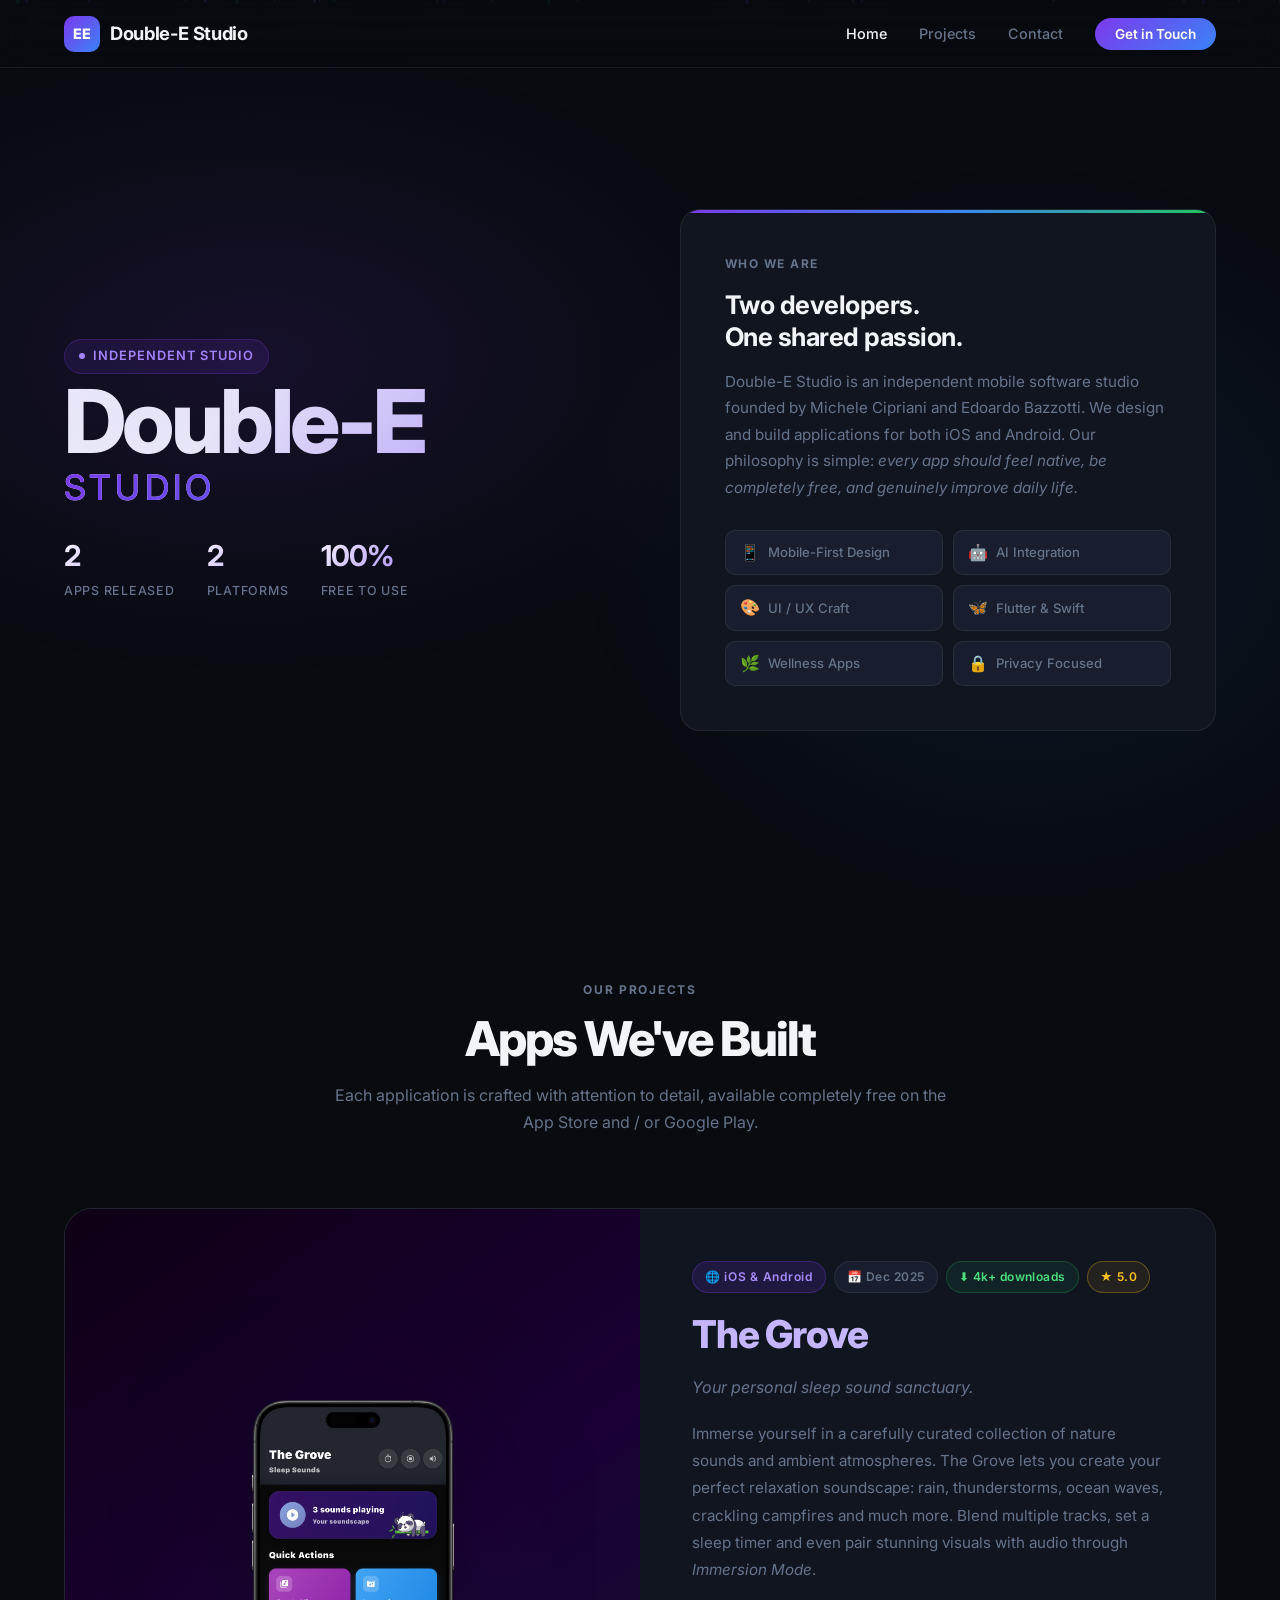
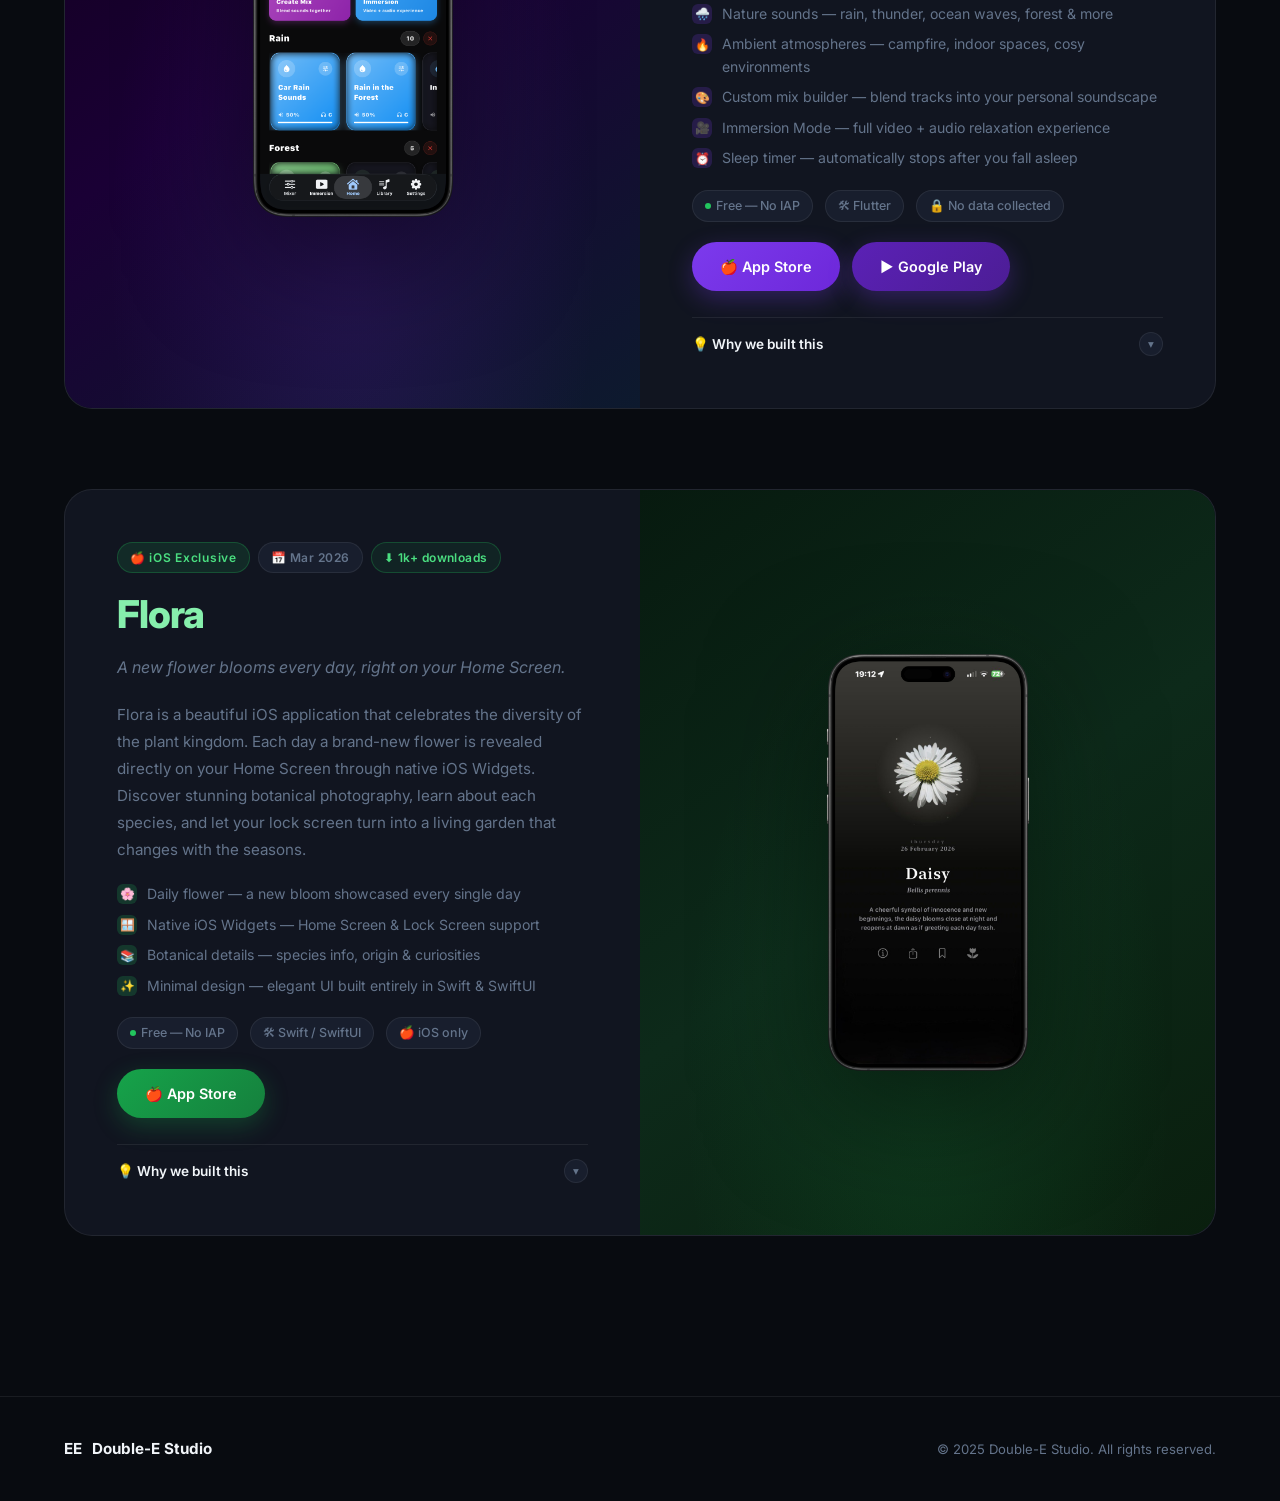
==== index.html @ 76dab740 "update stats" ====
<!DOCTYPE html>
<html lang="en">
<head>
  <meta charset="UTF-8" />
  <meta name="viewport" content="width=device-width, initial-scale=1.0" />
  <title>Double-E Studio — Mobile App Portfolio</title>
  <meta name="description" content="Double-E Studio crafts polished mobile experiences for iOS & Android. Explore our portfolio of apps." />
  <link rel="preconnect" href="https://fonts.googleapis.com" />
  <link rel="preconnect" href="https://fonts.gstatic.com" crossorigin />
  <link href="https://fonts.googleapis.com/css2?family=Inter:wght@400;500;600;700;800&display=swap" rel="stylesheet" />
  <link rel="stylesheet" href="styles.css" />
</head>
<body>

  <!-- Floating particles -->
  <div class="particles" id="particles" aria-hidden="true"></div>

  <!-- ─── NAVBAR ────────────────────────────── -->
  <nav class="navbar" id="navbar">
    <a href="index.html" class="nav-logo">
      <div class="logo-mark">EE</div>
      Double-E Studio
    </a>

    <ul class="nav-links" id="navLinks">
      <li><a href="index.html" class="active">Home</a></li>
      <li><a href="#apps">Projects</a></li>
      <li><a href="contact.html">Contact</a></li>
      <li><a href="contact.html" class="nav-cta">Get in Touch</a></li>
    </ul>

    <div class="hamburger" id="hamburger" aria-label="Toggle menu">
      <span></span><span></span><span></span>
    </div>
  </nav>

  <!-- ─── HERO / ABOUT ──────────────────────── -->
  <section class="hero" id="hero">
    <div class="hero-grid">

      <!-- Brand / Logo side -->
      <div class="hero-brand fade-in">
        <div class="studio-logo">
          <div class="studio-badge">Independent Studio</div>
          <h1 class="studio-name">
            Double-E
            <span>Studio</span>
          </h1>
        </div>

        <div class="hero-stats">
          <div class="stat-item">
            <div class="stat-value" data-target="2">0</div>
            <div class="stat-label">Apps Released</div>
          </div>
          <div class="stat-item">
            <div class="stat-value" data-target="2">0</div>
            <div class="stat-label">Platforms</div>
          </div>
          <div class="stat-item">
            <div class="stat-value" data-target="100" data-suffix="%">0%</div>
            <div class="stat-label">Free to use</div>
          </div>
        </div>
      </div>

      <!-- About card -->
      <div class="hero-about fade-in" style="transition-delay: 0.15s">
        <div class="about-label">Who We Are</div>
        <h2 class="about-title">Two developers.<br />One shared passion.</h2>
        <p class="about-text">
          Double-E Studio is an independent mobile software studio founded by Michele Cipriani and Edoardo Bazzotti.
          We design and build applications for both iOS and Android.
          Our philosophy is simple: <em>every app should feel native, be completely free, and genuinely improve daily life.</em>
        </p>
        <div class="interests-grid">
          <div class="interest-tag"><span class="icon">📱</span> Mobile-First Design</div>
          <div class="interest-tag"><span class="icon">🤖</span> AI Integration</div>
          <div class="interest-tag"><span class="icon">🎨</span> UI / UX Craft</div>
          <div class="interest-tag"><span class="icon">🦋</span> Flutter & Swift</div>
          <div class="interest-tag"><span class="icon">🌿</span> Wellness Apps</div>
          <div class="interest-tag"><span class="icon">🔒</span> Privacy Focused</div>
        </div>
      </div>

    </div>
  </section>

  <!-- ─── APPS SECTION ──────────────────────── -->
  <section class="apps-section" id="apps">

    <div class="section-header fade-in">
      <div class="section-label">Our Projects</div>
      <h2 class="section-title">Apps We've Built</h2>
      <p class="section-sub">Each application is crafted with attention to detail, available completely free on the App Store and / or Google Play.</p>
    </div>

    <!-- ── APP 1: The Grove ─────────────────── -->
    <article class="app-card app-card--grove fade-in" id="app-grove">

      <div class="app-visual">
        <img
          src="images/TheGrove.png"
          alt="The Grove app screenshot"
          class="app-mockup"
          loading="lazy"
        />
      </div>

      <div class="app-info">
        <div class="app-badges">
          <div class="app-platform-badge badge--cross">🌐 iOS &amp; Android</div>
          <div class="stat-badge stat-badge--date">📅 Dec 2025</div>
          <div class="stat-badge stat-badge--dl">⬇️ 4k+ downloads</div>
          <div class="stat-badge stat-badge--stars">★ 5.0</div>
        </div>

        <h3 class="app-title">The Grove</h3>
        <p class="app-tagline">Your personal sleep sound sanctuary.</p>

        <p class="app-description">
          Immerse yourself in a carefully curated collection of nature sounds and ambient atmospheres.
          The Grove lets you create your perfect relaxation soundscape: rain, thunderstorms, ocean waves,
          crackling campfires and much more. Blend multiple tracks, set a sleep timer and even pair stunning
          visuals with audio through <em>Immersion Mode</em>.
        </p>

        <div class="app-features">
          <div class="feature-item">
            <div class="feature-icon">🌧️</div>
            <span>Nature sounds — rain, thunder, ocean waves, forest &amp; more</span>
          </div>
          <div class="feature-item">
            <div class="feature-icon">🔥</div>
            <span>Ambient atmospheres — campfire, indoor spaces, cosy environments</span>
          </div>
          <div class="feature-item">
            <div class="feature-icon">🎨</div>
            <span>Custom mix builder — blend tracks into your personal soundscape</span>
          </div>
          <div class="feature-item">
            <div class="feature-icon">🎥</div>
            <span>Immersion Mode — full video + audio relaxation experience</span>
          </div>
          <div class="feature-item">
            <div class="feature-icon">⏰</div>
            <span>Sleep timer — automatically stops after you fall asleep</span>
          </div>
        </div>

        <div class="app-footer-info">
          <div class="info-chip"><span class="dot"></span> Free — No IAP</div>
          <div class="info-chip">🛠 Flutter</div>
          <div class="info-chip">🔒 No data collected</div>
        </div>

        <div style="display: flex; gap: 12px; flex-wrap: wrap;">
          <a href="https://apps.apple.com/app/id6754394085" target="_blank" rel="noopener" class="app-cta cta--grove">
            🍎 App Store
          </a>
          <a href="https://play.google.com/store/apps/details?id=com.thegrove.sleepsound" target="_blank" rel="noopener" class="app-cta cta--grove" style="background: linear-gradient(135deg,#5b21b6,#4c1d95);">
            ▶ Google Play
          </a>
        </div>

        <!-- WHY WE BUILT IT -->
        <div class="why-built">
          <button class="why-toggle" aria-expanded="false" onclick="toggleWhy(this)">
            <span class="why-toggle-label">💡 Why we built this</span>
            <span class="why-toggle-icon">▾</span>
          </button>
          <div class="why-body">
            <div class="why-inner">
              <span class="why-quote-mark">&ldquo;</span>
              <p class="why-text">
                Most apps offering nature sounds lock the majority of their library behind steep paywalls,
                leaving users with only 3–4 free sounds and ads on top of that.
                We thought that was unfair. So we built The Grove: <strong>100% free, zero ads, over 80 sounds</strong>
                and every feature unlocked from day one.
              </p>
            </div>
          </div>
        </div>
      </div>

    </article>

    <!-- ── APP 2: Flora ─────────────────────── -->
    <article class="app-card app-card--flora reverse fade-in" id="app-flora">

      <div class="app-visual">
        <img
          src="images/Flora.png"
          alt="Flora app screenshot"
          class="app-mockup"
          loading="lazy"
          style="filter: drop-shadow(0 30px 60px rgba(0,0,0,0.5));"
        />
      </div>

      <div class="app-info">
        <div class="app-badges">
          <div class="app-platform-badge badge--ios">🍎 iOS Exclusive</div>
          <div class="stat-badge stat-badge--date">📅 Mar 2026</div>
          <div class="stat-badge stat-badge--dl">⬇️ 1k+ downloads</div>
        </div>

        <h3 class="app-title">Flora</h3>
        <p class="app-tagline">A new flower blooms every day, right on your Home Screen.</p>

        <p class="app-description">
          Flora is a beautiful iOS application that celebrates the diversity of the plant kingdom.
          Each day a brand-new flower is revealed directly on your Home Screen through native iOS Widgets.
          Discover stunning botanical photography, learn about each species, and let your lock screen
          turn into a living garden that changes with the seasons.
        </p>

        <div class="app-features">
          <div class="feature-item">
            <div class="feature-icon">🌸</div>
            <span>Daily flower — a new bloom showcased every single day</span>
          </div>
          <div class="feature-item">
            <div class="feature-icon">🪟</div>
            <span>Native iOS Widgets — Home Screen &amp; Lock Screen support</span>
          </div>
          <div class="feature-item">
            <div class="feature-icon">📚</div>
            <span>Botanical details — species info, origin &amp; curiosities</span>
          </div>
          <div class="feature-item">
            <div class="feature-icon">✨</div>
            <span>Minimal design — elegant UI built entirely in Swift &amp; SwiftUI</span>
          </div>
        </div>

        <div class="app-footer-info">
          <div class="info-chip"><span class="dot"></span> Free — No IAP</div>
          <div class="info-chip">🛠 Swift / SwiftUI</div>
          <div class="info-chip">🍎 iOS only</div>
        </div>

        <a href="https://apps.apple.com/it/app/flora-flower-of-the-day/id6759986494" target="_blank" rel="noopener" class="app-cta cta--flora">
          🍎 App Store
        </a>

        <!-- WHY WE BUILT IT -->
        <div class="why-built">
          <button class="why-toggle" aria-expanded="false" onclick="toggleWhy(this)">
            <span class="why-toggle-label">💡 Why we built this</span>
            <span class="why-toggle-icon">▾</span>
          </button>
          <div class="why-body">
            <div class="why-inner">
              <span class="why-quote-mark">&ldquo;</span>
              <p class="why-text">
                Can you name more than 10 flowers? We couldn't either.
                That question sparked Flora: a tiny daily ritual that lets you discover a new bloom every morning
                right on your Lock Screen or Home Screen widget. Each flower comes with a short description,
                an interesting fact and tips on how difficult it is to grow.
              </p>
            </div>
          </div>
        </div>
      </div>

    </article>

  </section>

  <!-- ─── FOOTER ────────────────────────────── -->
  <footer>
    <div class="footer-logo">
      <div class="logo-mark">EE</div>
      Double-E Studio
    </div>
    <p class="footer-copyright">© 2025 Double-E Studio. All rights reserved.</p>
  </footer>

  <script src="script.js"></script>
  <script>
    function toggleWhy(btn) {
      const expanded = btn.getAttribute('aria-expanded') === 'true';
      btn.setAttribute('aria-expanded', !expanded);
      const body = btn.nextElementSibling;
      body.classList.toggle('open', !expanded);
    }
  </script>
</body>
</html>
---- styles.css ----
/* ============================================
   DOUBLE-E STUDIO — Portfolio Stylesheet
   ============================================ */

:root {
  --bg:          #080b10;
  --surface:     #111520;
  --surface-2:   #181e2d;
  --border:      rgba(255,255,255,0.07);
  --accent-grove:  #7c3aed;
  --accent-flora:  #22c55e;
  --accent-hair:   #3b82f6;
  --text:        #f1f5f9;
  --muted:       #64748b;
  --white:       #ffffff;
  --radius:      20px;
  --transition:  0.4s cubic-bezier(0.4, 0, 0.2, 1);
}

*, *::before, *::after { box-sizing: border-box; margin: 0; padding: 0; }

html { scroll-behavior: smooth; }

body {
  font-family: 'Inter', system-ui, -apple-system, sans-serif;
  background: var(--bg);
  color: var(--text);
  line-height: 1.6;
  overflow-x: hidden;
}

/* ─── Links ─────────────────────────────── */
a { color: inherit; text-decoration: none; }

/* ─── Scrollbar ─────────────────────────── */
::-webkit-scrollbar { width: 6px; }
::-webkit-scrollbar-track { background: var(--bg); }
::-webkit-scrollbar-thumb { background: var(--surface-2); border-radius: 99px; }

/* ============================================
   NAVBAR
   ============================================ */
.navbar {
  position: fixed;
  top: 0; left: 0; right: 0;
  z-index: 100;
  display: flex;
  align-items: center;
  justify-content: space-between;
  padding: 0 5%;
  height: 68px;
  background: rgba(8,11,16,0.6);
  backdrop-filter: blur(18px);
  border-bottom: 1px solid var(--border);
  transition: background var(--transition);
}

.navbar.scrolled { background: rgba(8,11,16,0.92); }

.nav-logo {
  display: flex;
  align-items: center;
  gap: 10px;
  font-weight: 700;
  font-size: 1.15rem;
  letter-spacing: -0.02em;
}

.nav-logo .logo-mark {
  width: 36px; height: 36px;
  background: linear-gradient(135deg, #7c3aed, #3b82f6);
  border-radius: 10px;
  display: flex; align-items: center; justify-content: center;
  font-size: 0.9rem;
  font-weight: 800;
  color: #fff;
  flex-shrink: 0;
}

.nav-links {
  display: flex;
  gap: 2rem;
  list-style: none;
  align-items: center;
}

.nav-links a {
  font-size: 0.9rem;
  color: var(--muted);
  font-weight: 500;
  transition: color var(--transition);
}
.nav-links a:hover, .nav-links a.active { color: var(--text); }

.nav-cta {
  background: linear-gradient(135deg, #7c3aed, #3b82f6);
  color: #fff !important;
  padding: 8px 20px;
  border-radius: 99px;
  font-size: 0.85rem !important;
  font-weight: 600 !important;
  transition: opacity var(--transition) !important;
}
.nav-cta:hover { opacity: 0.85; }

/* ─── Hamburger ──────────────────────────── */
.hamburger {
  display: none;
  flex-direction: column;
  gap: 5px;
  cursor: pointer;
  padding: 4px;
}
.hamburger span {
  display: block;
  width: 24px; height: 2px;
  background: var(--text);
  border-radius: 2px;
  transition: var(--transition);
}
.hamburger.open span:nth-child(1) { transform: translateY(7px) rotate(45deg); }
.hamburger.open span:nth-child(2) { opacity: 0; }
.hamburger.open span:nth-child(3) { transform: translateY(-7px) rotate(-45deg); }

/* ============================================
   HERO / ABOUT SECTION
   ============================================ */
.hero {
  min-height: 100vh;
  display: flex;
  align-items: center;
  padding: 120px 5% 80px;
  position: relative;
  overflow: hidden;
}

/* Animated gradient background */
.hero::before {
  content: '';
  position: absolute;
  inset: 0;
  background:
    radial-gradient(ellipse 60% 50% at 20% 40%, rgba(124,58,237,0.12) 0%, transparent 70%),
    radial-gradient(ellipse 50% 60% at 80% 60%, rgba(59,130,246,0.1) 0%, transparent 70%);
  pointer-events: none;
}

.hero-grid {
  display: grid;
  grid-template-columns: 1fr 1fr;
  gap: 80px;
  align-items: center;
  max-width: 1200px;
  margin: 0 auto;
  width: 100%;
}

.hero-brand { display: flex; flex-direction: column; gap: 28px; }

.studio-logo {
  display: flex;
  flex-direction: column;
  gap: 6px;
}

.studio-badge {
  display: inline-flex;
  align-items: center;
  gap: 8px;
  background: rgba(124,58,237,0.12);
  border: 1px solid rgba(124,58,237,0.25);
  padding: 6px 14px;
  border-radius: 99px;
  font-size: 0.8rem;
  font-weight: 600;
  color: #a78bfa;
  letter-spacing: 0.08em;
  text-transform: uppercase;
  width: fit-content;
}

.studio-badge::before {
  content: '';
  width: 6px; height: 6px;
  border-radius: 50%;
  background: #a78bfa;
  animation: pulse-dot 2s ease-in-out infinite;
}

@keyframes pulse-dot {
  0%, 100% { opacity: 1; transform: scale(1); }
  50% { opacity: 0.4; transform: scale(0.8); }
}

.studio-name {
  font-size: clamp(3rem, 7vw, 5.5rem);
  font-weight: 800;
  letter-spacing: -0.04em;
  line-height: 0.95;
  background: linear-gradient(135deg, #f1f5f9 30%, #a78bfa);
  -webkit-background-clip: text;
  -webkit-text-fill-color: transparent;
  background-clip: text;
}

.studio-name span {
  display: block;
  font-size: 0.4em;
  font-weight: 500;
  letter-spacing: 0.12em;
  text-transform: uppercase;
  background: linear-gradient(135deg, #7c3aed, #3b82f6);
  -webkit-background-clip: text;
  -webkit-text-fill-color: transparent;
  background-clip: text;
  margin-top: 8px;
}

.hero-stats {
  display: flex;
  gap: 32px;
}

.stat-item { display: flex; flex-direction: column; gap: 2px; }
.stat-value {
  font-size: 1.8rem;
  font-weight: 700;
  letter-spacing: -0.03em;
  background: linear-gradient(135deg, #fff, #a78bfa);
  -webkit-background-clip: text;
  -webkit-text-fill-color: transparent;
  background-clip: text;
}
.stat-label { font-size: 0.78rem; color: var(--muted); font-weight: 500; text-transform: uppercase; letter-spacing: 0.06em; }

/* About card */
.hero-about {
  background: var(--surface);
  border: 1px solid var(--border);
  border-radius: var(--radius);
  padding: 44px;
  position: relative;
  overflow: hidden;
}

.hero-about::before {
  content: '';
  position: absolute;
  top: 0; left: 0; right: 0;
  height: 3px;
  background: linear-gradient(90deg, #7c3aed, #3b82f6, #22c55e);
}

.about-label {
  font-size: 0.75rem;
  font-weight: 700;
  text-transform: uppercase;
  letter-spacing: 0.12em;
  color: var(--muted);
  margin-bottom: 16px;
}

.about-title {
  font-size: 1.6rem;
  font-weight: 700;
  letter-spacing: -0.02em;
  margin-bottom: 16px;
  line-height: 1.25;
}

.about-text {
  font-size: 0.95rem;
  color: var(--muted);
  line-height: 1.75;
  margin-bottom: 28px;
}

.interests-grid {
  display: grid;
  grid-template-columns: 1fr 1fr;
  gap: 10px;
}

.interest-tag {
  display: flex;
  align-items: center;
  gap: 8px;
  background: var(--surface-2);
  border: 1px solid var(--border);
  border-radius: 10px;
  padding: 9px 14px;
  font-size: 0.82rem;
  font-weight: 500;
  color: var(--muted);
  transition: all var(--transition);
}
.interest-tag:hover { border-color: rgba(124,58,237,0.4); color: var(--text); }
.interest-tag .icon { font-size: 1rem; }

/* ============================================
   SECTION SHARED
   ============================================ */
section { padding: 100px 5%; }

.section-header {
  text-align: center;
  max-width: 640px;
  margin: 0 auto 72px;
}

.section-label {
  font-size: 0.75rem;
  font-weight: 700;
  text-transform: uppercase;
  letter-spacing: 0.14em;
  color: var(--muted);
  margin-bottom: 14px;
}

.section-title {
  font-size: clamp(2rem, 4vw, 3rem);
  font-weight: 800;
  letter-spacing: -0.04em;
  line-height: 1.1;
  margin-bottom: 16px;
}

.section-sub {
  font-size: 1rem;
  color: var(--muted);
  line-height: 1.7;
}

/* ============================================
   APP SECTIONS
   ============================================ */
.apps-section { padding: 80px 5%; }

.app-card {
  max-width: 1200px;
  margin: 0 auto 80px;
  display: grid;
  grid-template-columns: 1fr 1fr;
  gap: 0;
  background: var(--surface);
  border: 1px solid var(--border);
  border-radius: 28px;
  overflow: hidden;
  transition: transform var(--transition), box-shadow var(--transition);
  opacity: 0;
  transform: translateY(40px);
}

.app-card.visible {
  opacity: 1;
  transform: translateY(0);
  transition: opacity 0.7s ease, transform 0.7s ease, box-shadow var(--transition);
}

.app-card:hover {
  transform: translateY(-6px);
  box-shadow: 0 32px 80px rgba(0,0,0,0.5);
}

.app-card.reverse { direction: rtl; }
.app-card.reverse > * { direction: ltr; }

/* App Image Panel */
.app-visual {
  position: relative;
  background: var(--surface-2);
  display: flex;
  align-items: center;
  justify-content: center;
  min-height: 520px;
  overflow: hidden;
}

.app-card--grove .app-visual { background: linear-gradient(145deg, #0f0014, #1a0035, #0d1a2e); }
.app-card--flora .app-visual { background: linear-gradient(145deg, #071a0f, #0d2a1a, #0a1f0e); }
.app-card--hair  .app-visual { background: linear-gradient(145deg, #f0f4f8, #e8eff7, #dde8f0); }

.app-visual::before {
  content: '';
  position: absolute;
  inset: 0;
  opacity: 0.3;
}

.app-card--grove .app-visual::before {
  background: radial-gradient(ellipse at 50% 80%, rgba(124,58,237,0.5), transparent 60%);
}
.app-card--flora .app-visual::before {
  background: radial-gradient(ellipse at 50% 80%, rgba(34,197,94,0.4), transparent 60%);
}
.app-card--hair .app-visual::before {
  background: radial-gradient(ellipse at 50% 80%, rgba(59,130,246,0.3), transparent 60%);
}

.app-mockup {
  width: 220px;
  filter: drop-shadow(0 30px 60px rgba(0,0,0,0.5));
  position: relative;
  z-index: 1;
  transition: transform 0.5s ease;
}

.app-card:hover .app-mockup { transform: scale(1.04) translateY(-8px); }

.app-placeholder {
  width: 220px;
  height: 440px;
  background: rgba(255,255,255,0.05);
  border: 2px dashed rgba(255,255,255,0.12);
  border-radius: 36px;
  display: flex;
  flex-direction: column;
  align-items: center;
  justify-content: center;
  gap: 16px;
  color: rgba(255,255,255,0.3);
  font-size: 0.85rem;
  text-align: center;
  padding: 24px;
}

.app-placeholder .placeholder-icon { font-size: 2.5rem; }

/* App Info Panel */
.app-info {
  padding: 52px 52px;
  display: flex;
  flex-direction: column;
  justify-content: center;
  gap: 20px;
}

.app-platform-badge {
  display: inline-flex;
  align-items: center;
  gap: 6px;
  padding: 5px 12px;
  border-radius: 99px;
  font-size: 0.75rem;
  font-weight: 600;
  letter-spacing: 0.06em;
  width: fit-content;
}

.badge--cross { background: rgba(124,58,237,0.15); border: 1px solid rgba(124,58,237,0.3); color: #a78bfa; }
.badge--ios   { background: rgba(34,197,94,0.12); border: 1px solid rgba(34,197,94,0.25); color: #4ade80; }
.badge--hair  { background: rgba(59,130,246,0.12); border: 1px solid rgba(59,130,246,0.25); color: #60a5fa; }

/* Stat badges row */
.app-badges {
  display: flex;
  flex-wrap: wrap;
  align-items: center;
  gap: 8px;
}

.stat-badge {
  display: inline-flex;
  align-items: center;
  gap: 5px;
  padding: 5px 12px;
  border-radius: 99px;
  font-size: 0.75rem;
  font-weight: 600;
  letter-spacing: 0.04em;
  background: var(--surface-2);
  border: 1px solid var(--border);
  color: var(--muted);
  white-space: nowrap;
}

.stat-badge--date  { }
.stat-badge--dl    { color: #4ade80; border-color: rgba(34,197,94,0.25); background: rgba(34,197,94,0.08); }
.stat-badge--stars { color: #fbbf24; border-color: rgba(251,191,36,0.3);  background: rgba(251,191,36,0.08); }

.app-title {
  font-size: clamp(1.8rem, 3vw, 2.6rem);
  font-weight: 800;
  letter-spacing: -0.03em;
  line-height: 1.1;
}

.app-card--grove .app-title { color: #c4b5fd; }
.app-card--flora .app-title { color: #86efac; }
.app-card--hair  .app-title { color: #93c5fd; }

.app-tagline {
  font-size: 1rem;
  color: var(--muted);
  font-style: italic;
}

.app-description {
  font-size: 0.95rem;
  color: var(--muted);
  line-height: 1.78;
}

.app-features {
  display: flex;
  flex-direction: column;
  gap: 8px;
}

.feature-item {
  display: flex;
  align-items: flex-start;
  gap: 10px;
  font-size: 0.88rem;
  color: var(--muted);
}

.feature-icon {
  flex-shrink: 0;
  width: 20px; height: 20px;
  border-radius: 6px;
  display: flex; align-items: center; justify-content: center;
  font-size: 0.75rem;
  margin-top: 1px;
}

.app-card--grove .feature-icon { background: rgba(124,58,237,0.2); }
.app-card--flora .feature-icon { background: rgba(34,197,94,0.2); }
.app-card--hair  .feature-icon { background: rgba(59,130,246,0.2); }

.app-footer-info {
  display: flex;
  align-items: center;
  gap: 12px;
  flex-wrap: wrap;
}

.info-chip {
  display: flex;
  align-items: center;
  gap: 5px;
  background: var(--surface-2);
  border: 1px solid var(--border);
  border-radius: 99px;
  padding: 5px 12px;
  font-size: 0.78rem;
  color: var(--muted);
  font-weight: 500;
}

.info-chip .dot {
  width: 6px; height: 6px;
  border-radius: 50%;
  background: #22c55e;
}

.app-cta {
  display: inline-flex;
  align-items: center;
  gap: 8px;
  padding: 13px 28px;
  border-radius: 99px;
  font-size: 0.9rem;
  font-weight: 600;
  width: fit-content;
  transition: all var(--transition);
  cursor: pointer;
  border: none;
  text-decoration: none;
}

.cta--grove { background: linear-gradient(135deg, #7c3aed, #6d28d9); color: #fff; box-shadow: 0 8px 24px rgba(124,58,237,0.3); }
.cta--grove:hover { transform: translateY(-2px); box-shadow: 0 14px 36px rgba(124,58,237,0.45); }

.cta--flora { background: linear-gradient(135deg, #16a34a, #15803d); color: #fff; box-shadow: 0 8px 24px rgba(22,163,74,0.3); }
.cta--flora:hover { transform: translateY(-2px); box-shadow: 0 14px 36px rgba(22,163,74,0.45); }

.cta--hair { background: linear-gradient(135deg, #2563eb, #1d4ed8); color: #fff; box-shadow: 0 8px 24px rgba(37,99,235,0.3); }
.cta--hair:hover { transform: translateY(-2px); box-shadow: 0 14px 36px rgba(37,99,235,0.45); }

/* ============================================
   DIVIDER
   ============================================ */
.section-divider {
  width: 100%;
  height: 1px;
  background: linear-gradient(90deg, transparent, var(--border) 20%, var(--border) 80%, transparent);
  margin: 0 5%;
  width: 90%;
}

/* ============================================
   CONTACT PAGE — HERO
   ============================================ */
.contact-hero {
  min-height: 45vh;
  display: flex;
  align-items: flex-end;
  padding: 120px 5% 60px;
  position: relative;
  overflow: hidden;
}

.contact-hero::before {
  content: '';
  position: absolute;
  inset: 0;
  background:
    radial-gradient(ellipse 50% 60% at 70% 50%, rgba(59,130,246,0.1) 0%, transparent 70%),
    radial-gradient(ellipse 40% 40% at 30% 60%, rgba(124,58,237,0.08) 0%, transparent 60%);
  pointer-events: none;
}

.contact-hero-content { max-width: 700px; }

.contact-hero .section-label { text-align: left; }
.contact-hero .section-title { text-align: left; margin-bottom: 12px; }
.contact-hero .section-sub { text-align: left; }

/* ============================================
   CONTACT SECTION
   ============================================ */
.contact-section { padding: 60px 5% 100px; }

.contact-grid {
  max-width: 1200px;
  margin: 0 auto;
  display: grid;
  grid-template-columns: 1fr 1fr;
  gap: 40px;
}

/* Team cards */
.team-card {
  background: var(--surface);
  border: 1px solid var(--border);
  border-radius: var(--radius);
  padding: 36px;
  transition: all var(--transition);
  display: flex;
  flex-direction: column;
  gap: 16px;
  opacity: 0;
  transform: translateY(30px);
}

.team-card.visible {
  opacity: 1;
  transform: translateY(0);
  transition: opacity 0.6s ease, transform 0.6s ease, box-shadow var(--transition), border-color var(--transition);
}

.team-card:hover {
  border-color: rgba(124,58,237,0.3);
  box-shadow: 0 20px 60px rgba(0,0,0,0.4);
}

.team-avatar {
  width: 56px; height: 56px;
  border-radius: 16px;
  display: flex; align-items: center; justify-content: center;
  font-size: 1.4rem;
  font-weight: 800;
  color: #fff;
  flex-shrink: 0;
}

.avatar--m { background: linear-gradient(135deg, #7c3aed, #a855f7); }
.avatar--e { background: linear-gradient(135deg, #2563eb, #3b82f6); }

.team-name {
  font-size: 1.2rem;
  font-weight: 700;
  letter-spacing: -0.02em;
}

.team-role {
  font-size: 0.82rem;
  color: var(--muted);
  font-weight: 500;
}

.team-email {
  display: inline-flex;
  align-items: center;
  gap: 8px;
  font-size: 0.88rem;
  color: var(--muted);
  background: var(--surface-2);
  border: 1px solid var(--border);
  border-radius: 10px;
  padding: 10px 16px;
  transition: all var(--transition);
  width: fit-content;
}

.team-email:hover {
  border-color: rgba(124,58,237,0.4);
  color: var(--text);
}

/* Studio contact card */
.studio-contact-card {
  background: var(--surface);
  border: 1px solid var(--border);
  border-radius: var(--radius);
  padding: 36px;
  grid-column: 1 / -1;
  display: grid;
  grid-template-columns: 1fr auto;
  gap: 40px;
  align-items: center;
  position: relative;
  overflow: hidden;
  opacity: 0;
  transform: translateY(30px);
}

.studio-contact-card.visible {
  opacity: 1;
  transform: translateY(0);
  transition: opacity 0.6s ease 0.2s, transform 0.6s ease 0.2s;
}

.studio-contact-card::before {
  content: '';
  position: absolute;
  top: 0; left: 0; right: 0;
  height: 2px;
  background: linear-gradient(90deg, #7c3aed, #3b82f6, #22c55e);
}

.studio-email-group { display: flex; flex-direction: column; gap: 8px; }
.studio-contact-label {
  font-size: 0.75rem;
  font-weight: 700;
  text-transform: uppercase;
  letter-spacing: 0.1em;
  color: var(--muted);
}

.studio-email-btn {
  display: inline-flex;
  align-items: center;
  gap: 10px;
  background: linear-gradient(135deg, #7c3aed, #3b82f6);
  color: #fff;
  padding: 14px 24px;
  border-radius: 14px;
  font-size: 0.95rem;
  font-weight: 600;
  width: fit-content;
  transition: opacity var(--transition), transform var(--transition);
}
.studio-email-btn:hover { opacity: 0.88; transform: translateY(-2px); }

/* GitHub links */
.github-group {
  display: flex;
  flex-direction: column;
  gap: 12px;
  min-width: 240px;
}

.github-label {
  font-size: 0.75rem;
  font-weight: 700;
  text-transform: uppercase;
  letter-spacing: 0.1em;
  color: var(--muted);
}

.github-link {
  display: flex;
  align-items: center;
  gap: 12px;
  background: var(--surface-2);
  border: 1px solid var(--border);
  border-radius: 12px;
  padding: 12px 16px;
  font-size: 0.88rem;
  font-weight: 500;
  transition: all var(--transition);
}
.github-link:hover { border-color: rgba(124,58,237,0.4); transform: translateX(4px); }

.github-icon {
  width: 32px; height: 32px;
  background: var(--surface);
  border-radius: 8px;
  display: flex; align-items: center; justify-content: center;
  font-size: 1rem;
  flex-shrink: 0;
}

.github-username { font-weight: 600; }
.github-sub { font-size: 0.75rem; color: var(--muted); }

/* ============================================
   FOOTER
   ============================================ */
footer {
  border-top: 1px solid var(--border);
  padding: 40px 5%;
  display: flex;
  align-items: center;
  justify-content: space-between;
  gap: 20px;
  flex-wrap: wrap;
}

.footer-logo {
  display: flex;
  align-items: center;
  gap: 10px;
  font-weight: 700;
  font-size: 0.95rem;
}

.footer-copyright {
  font-size: 0.82rem;
  color: var(--muted);
}

.footer-links {
  display: flex;
  gap: 24px;
  list-style: none;
}

.footer-links a {
  font-size: 0.82rem;
  color: var(--muted);
  transition: color var(--transition);
}
.footer-links a:hover { color: var(--text); }

/* ============================================
   WHY WE BUILT IT — ACCORDION
   ============================================ */
.why-built {
  border-top: 1px solid var(--border);
  margin-top: 6px;
  padding-top: 14px;
}

.why-toggle {
  display: flex;
  align-items: center;
  justify-content: space-between;
  width: 100%;
  background: none;
  border: none;
  color: var(--text);
  font-family: inherit;
  font-size: 0.85rem;
  font-weight: 600;
  cursor: pointer;
  padding: 0;
  gap: 8px;
  text-align: left;
}

.why-toggle-label {
  display: flex;
  align-items: center;
  gap: 8px;
}

.why-toggle-icon {
  width: 24px;
  height: 24px;
  border-radius: 50%;
  background: var(--surface-2);
  border: 1px solid var(--border);
  display: flex;
  align-items: center;
  justify-content: center;
  font-size: 0.72rem;
  flex-shrink: 0;
  transition: transform 0.35s ease, background 0.3s ease;
  color: var(--muted);
}

.why-toggle[aria-expanded="true"] .why-toggle-icon {
  transform: rotate(180deg);
}

.app-card--grove .why-toggle:hover .why-toggle-icon { background: rgba(124,58,237,0.2); border-color: rgba(124,58,237,0.4); }
.app-card--flora .why-toggle:hover .why-toggle-icon { background: rgba(34,197,94,0.2);  border-color: rgba(34,197,94,0.35); }
.app-card--hair  .why-toggle:hover .why-toggle-icon { background: rgba(59,130,246,0.2);  border-color: rgba(59,130,246,0.4); }

.why-body {
  overflow: hidden;
  max-height: 0;
  transition: max-height 0.45s cubic-bezier(0.4, 0, 0.2, 1), padding-top 0.35s ease;
  padding-top: 0;
}

.why-body.open {
  max-height: 280px;
  padding-top: 14px;
}

.why-inner {
  background: var(--surface-2);
  border: 1px solid var(--border);
  border-radius: 14px;
  padding: 16px 18px;
  display: flex;
  gap: 12px;
  align-items: flex-start;
}

.why-quote-mark {
  font-size: 2.2rem;
  line-height: 1;
  flex-shrink: 0;
  opacity: 0.25;
  margin-top: -4px;
}

.why-text {
  font-size: 0.87rem;
  color: var(--muted);
  line-height: 1.75;
}

/* ============================================
   FLOATING PARTICLES
   ============================================ */
.particles {
  position: fixed;
  inset: 0;
  pointer-events: none;
  z-index: 0;
  overflow: hidden;
}

.particle {
  position: absolute;
  width: 2px; height: 2px;
  background: rgba(124,58,237,0.4);
  border-radius: 50%;
  animation: float-particle linear infinite;
}

@keyframes float-particle {
  0% { transform: translateY(100vh) scale(0); opacity: 0; }
  10% { opacity: 1; }
  90% { opacity: 1; }
  100% { transform: translateY(-10vh) scale(1); opacity: 0; }
}

/* ============================================
   ANIMATIONS (scroll-triggered)
   ============================================ */
.fade-in {
  opacity: 0;
  transform: translateY(24px);
  transition: opacity 0.7s ease, transform 0.7s ease;
}
.fade-in.visible { opacity: 1; transform: none; }

/* ============================================
   RESPONSIVE
   ============================================ */
@media (max-width: 900px) {
  .hero-grid {
    grid-template-columns: 1fr;
    gap: 48px;
  }

  .app-card, .app-card.reverse {
    grid-template-columns: 1fr;
    direction: ltr;
  }

  .app-visual { min-height: 300px; }

  .app-mockup { width: 160px; }

  .app-info { padding: 36px 28px; }

  .contact-grid { grid-template-columns: 1fr; }

  .studio-contact-card { grid-template-columns: 1fr; gap: 28px; }
}

@media (max-width: 640px) {
  .nav-links { display: none; }
  .nav-links.open {
    display: flex;
    flex-direction: column;
    position: fixed;
    top: 68px; left: 0; right: 0;
    background: rgba(8,11,16,0.97);
    padding: 24px 5%;
    border-bottom: 1px solid var(--border);
    gap: 16px;
  }
  .hamburger { display: flex; }

  .hero { padding: 100px 5% 60px; }
  .hero-stats { gap: 20px; }
  .stat-value { font-size: 1.4rem; }

  .hero-about { padding: 28px; }
  .interests-grid { grid-template-columns: 1fr; }

  .app-info { padding: 28px 24px; }

  footer { flex-direction: column; text-align: center; }
  .footer-links { justify-content: center; }
}
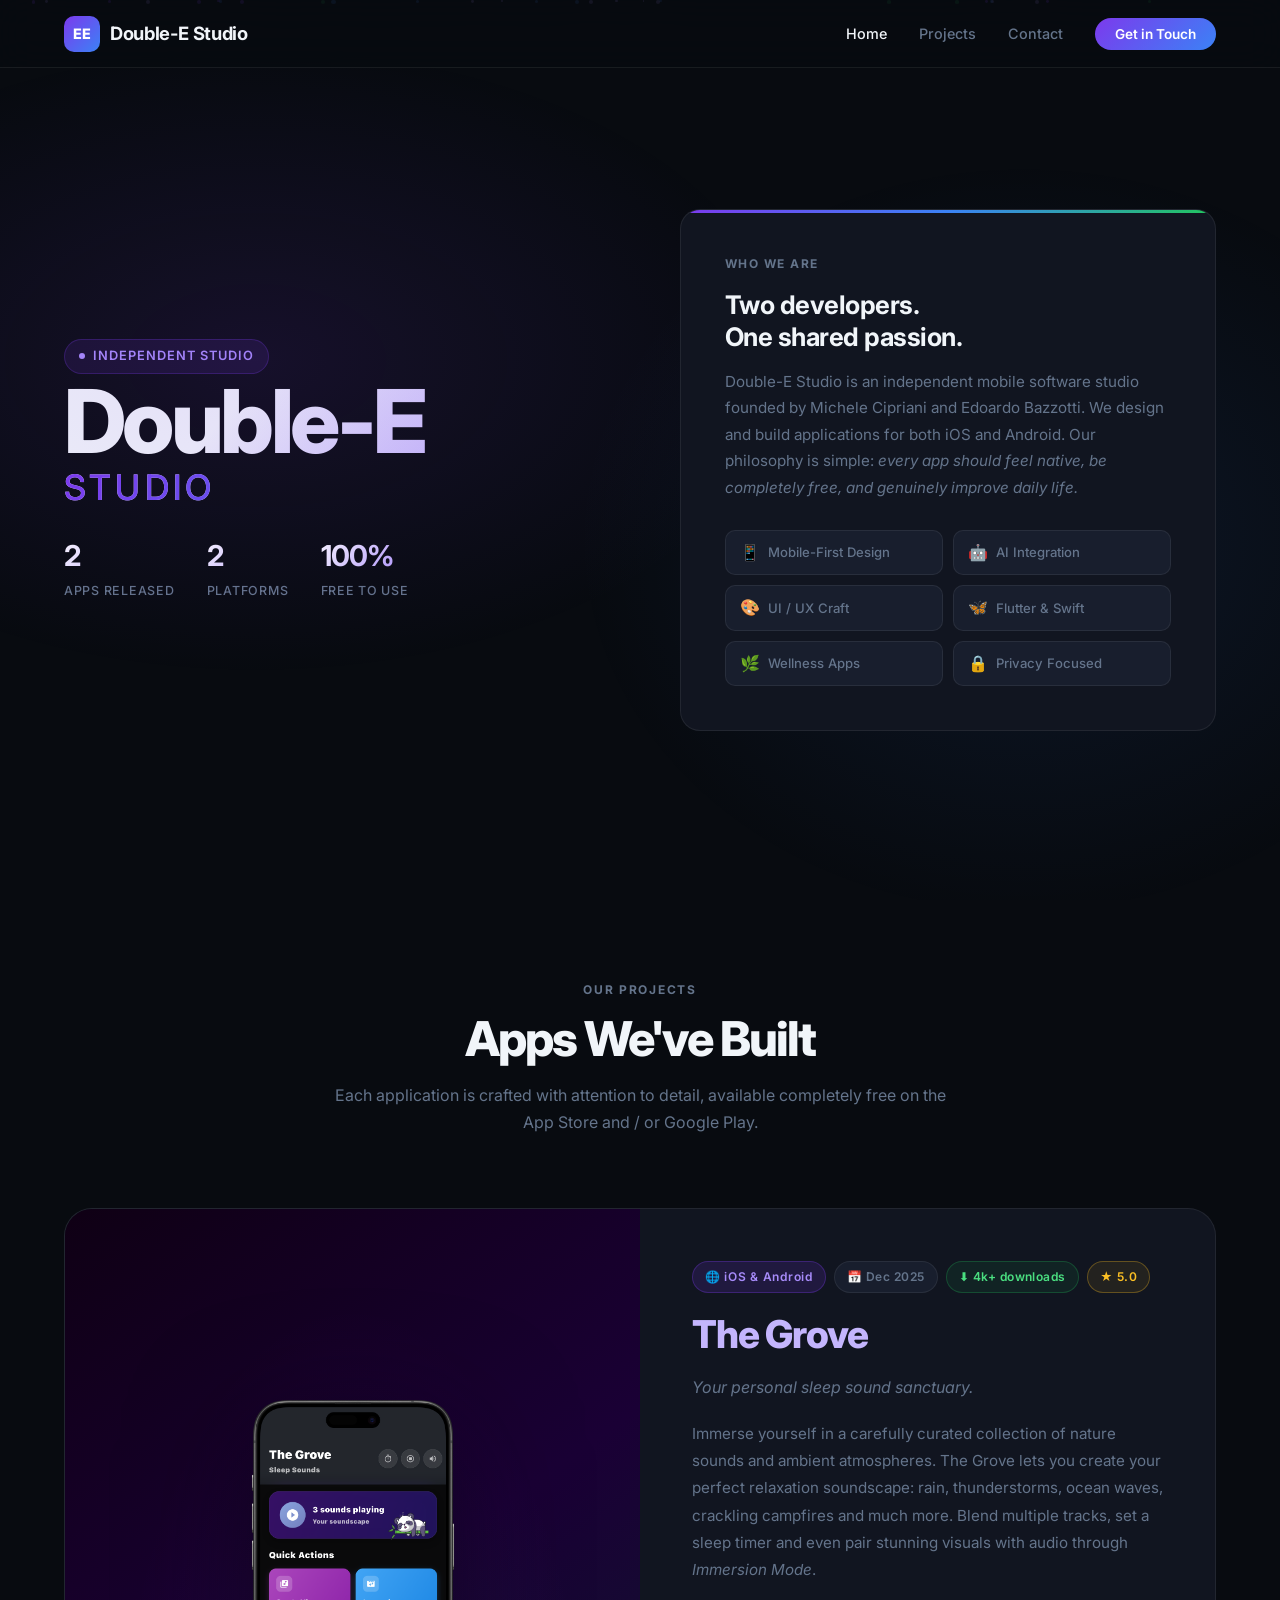
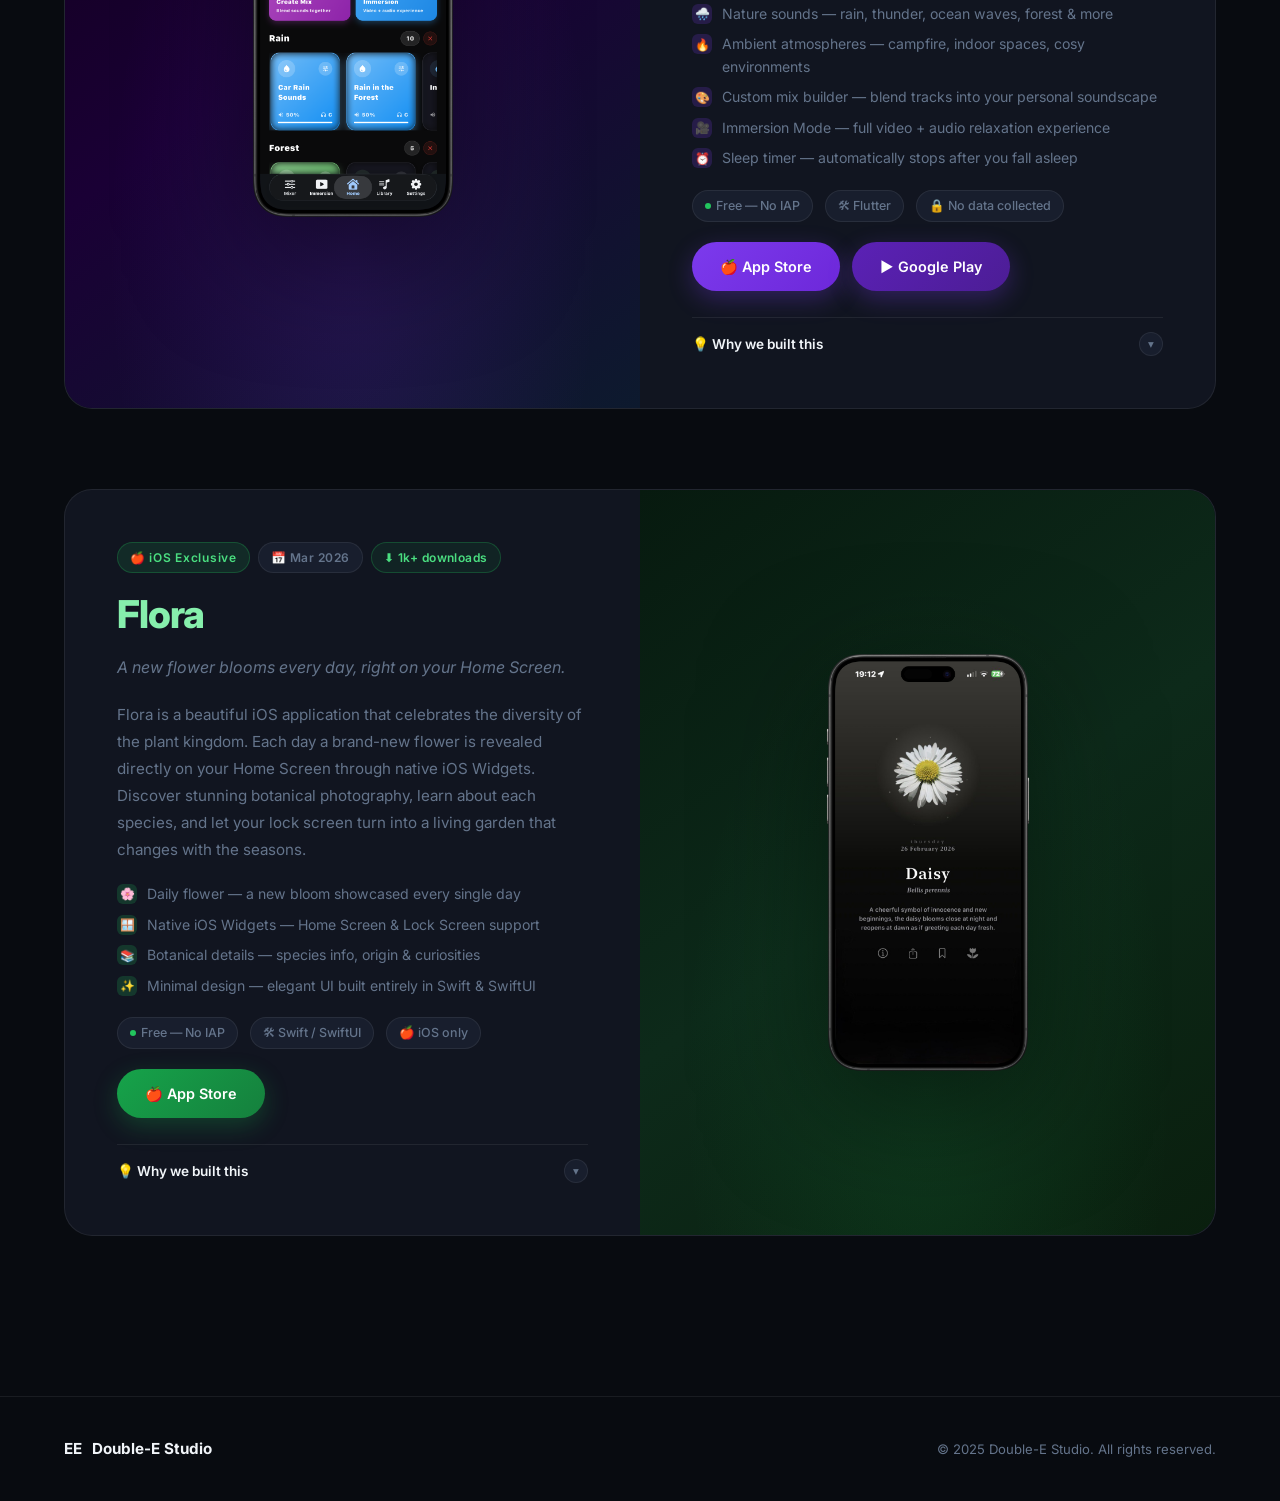
==== commit fcaa7866: "update flora link" ====
--- a/index.html
+++ b/index.html
@@ -240,7 +240,7 @@
           <div class="info-chip">🍎 iOS only</div>
         </div>
 
-        <a href="https://apps.apple.com/it/app/flora-flower-of-the-day/id6759986494" target="_blank" rel="noopener" class="app-cta cta--flora">
+        <a href="https://apps.apple.com/us/app/flora-flower-of-the-day/id6759986494" target="_blank" rel="noopener" class="app-cta cta--flora">
           🍎 App Store
         </a>
 
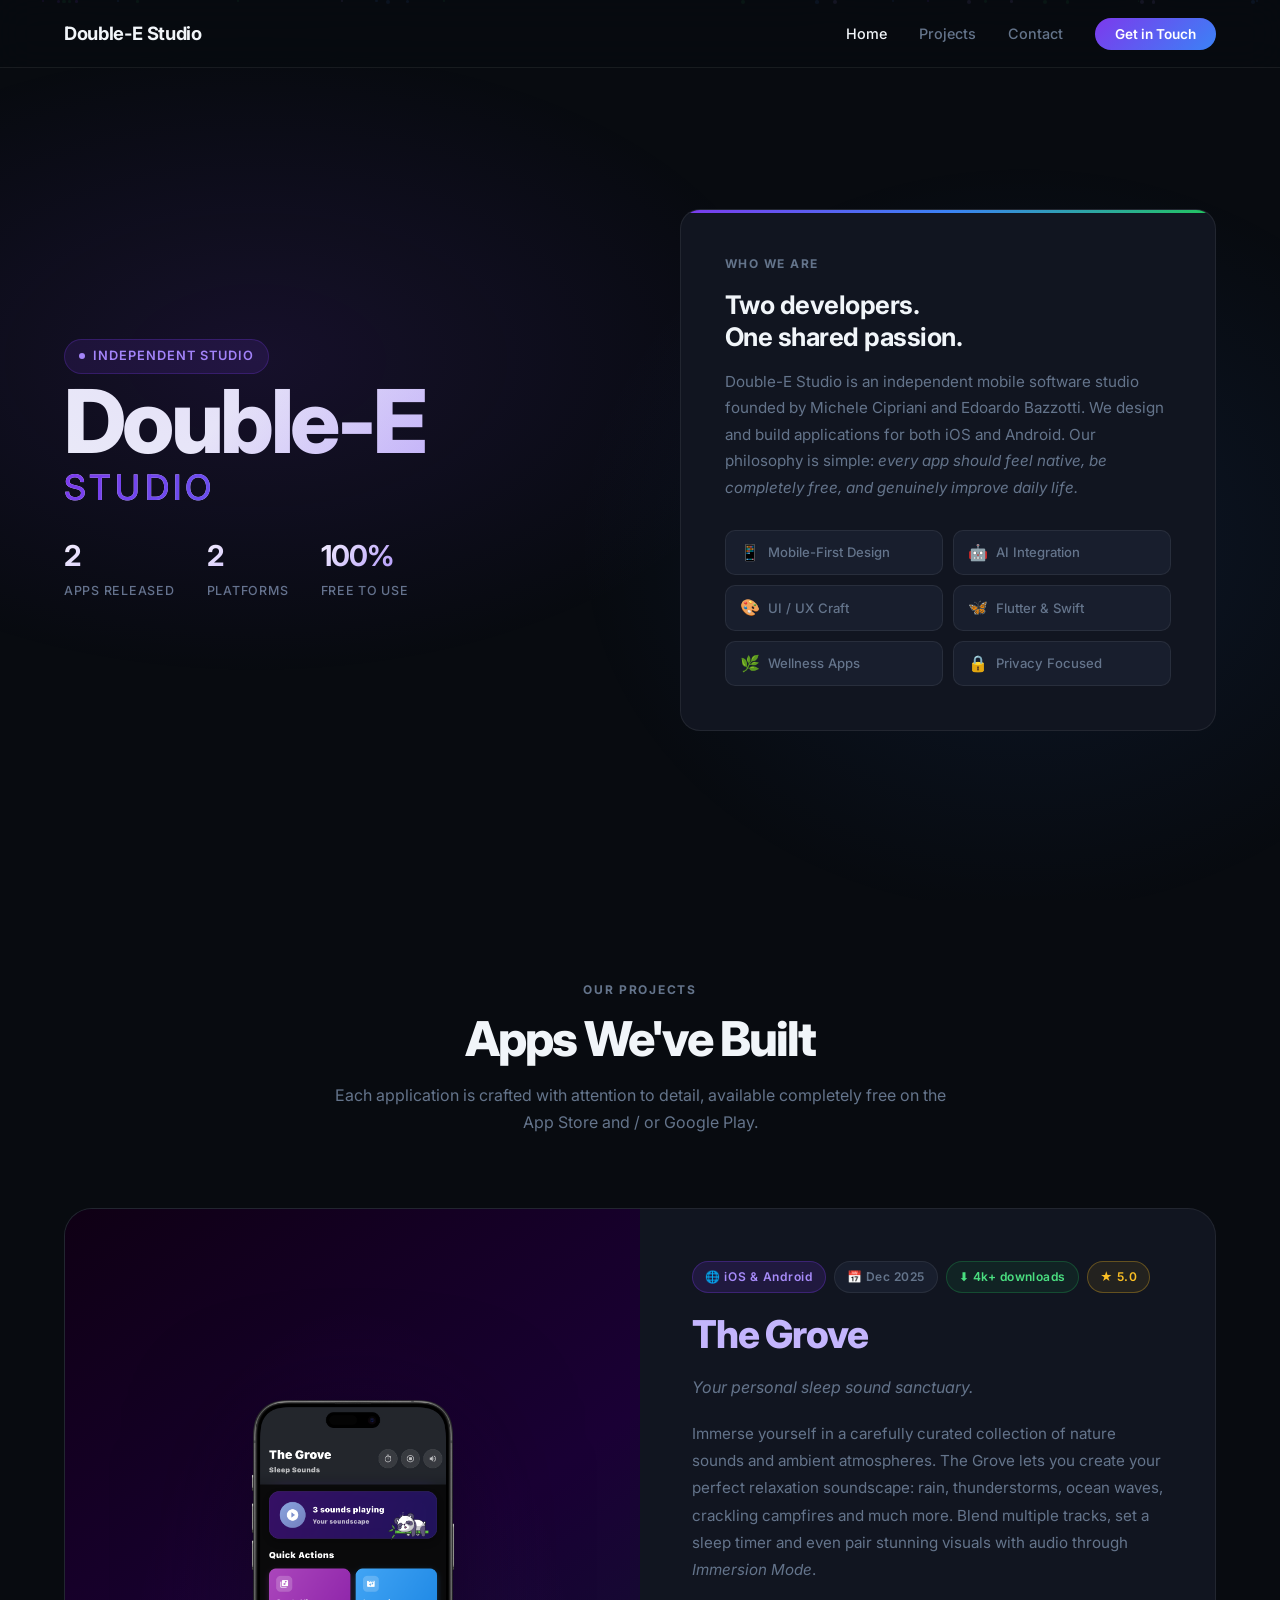
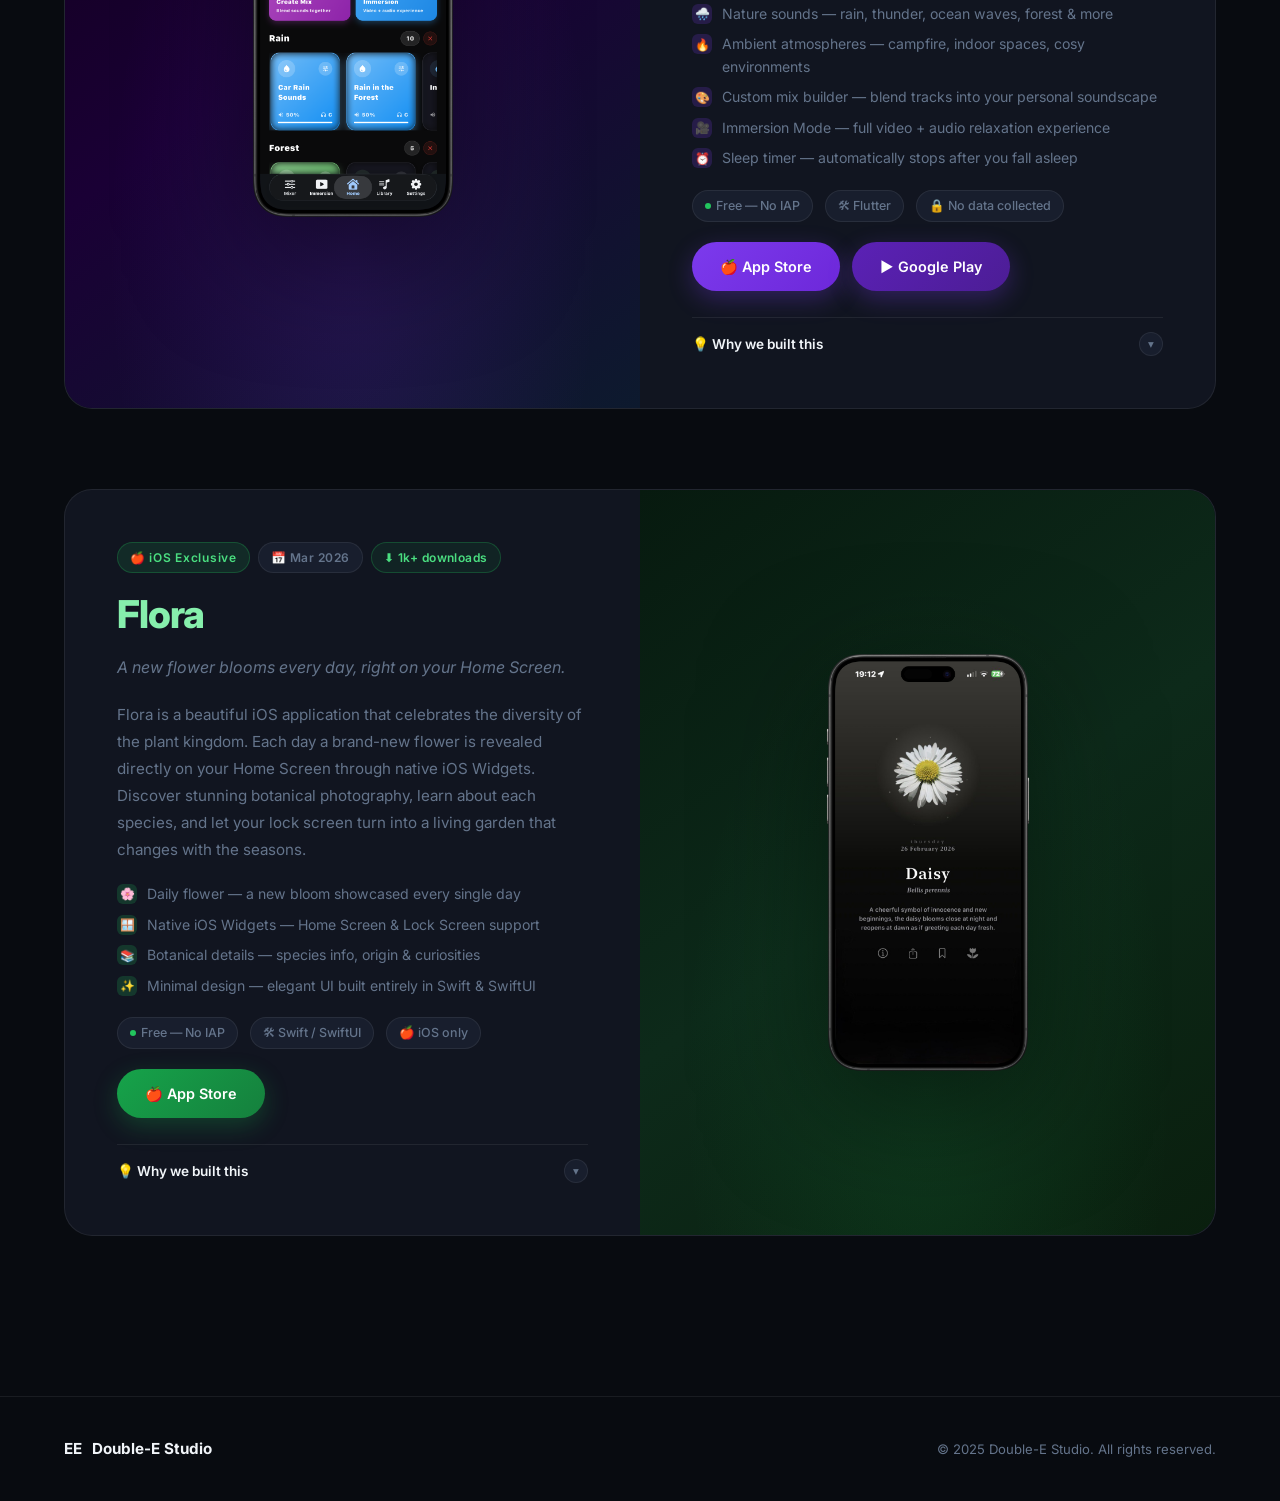
==== commit b8e2fa8c: "remove logo from index page" ====
--- a/index.html
+++ b/index.html
@@ -18,7 +18,6 @@
   <!-- ─── NAVBAR ────────────────────────────── -->
   <nav class="navbar" id="navbar">
     <a href="index.html" class="nav-logo">
-      <div class="logo-mark">EE</div>
       Double-E Studio
     </a>
 
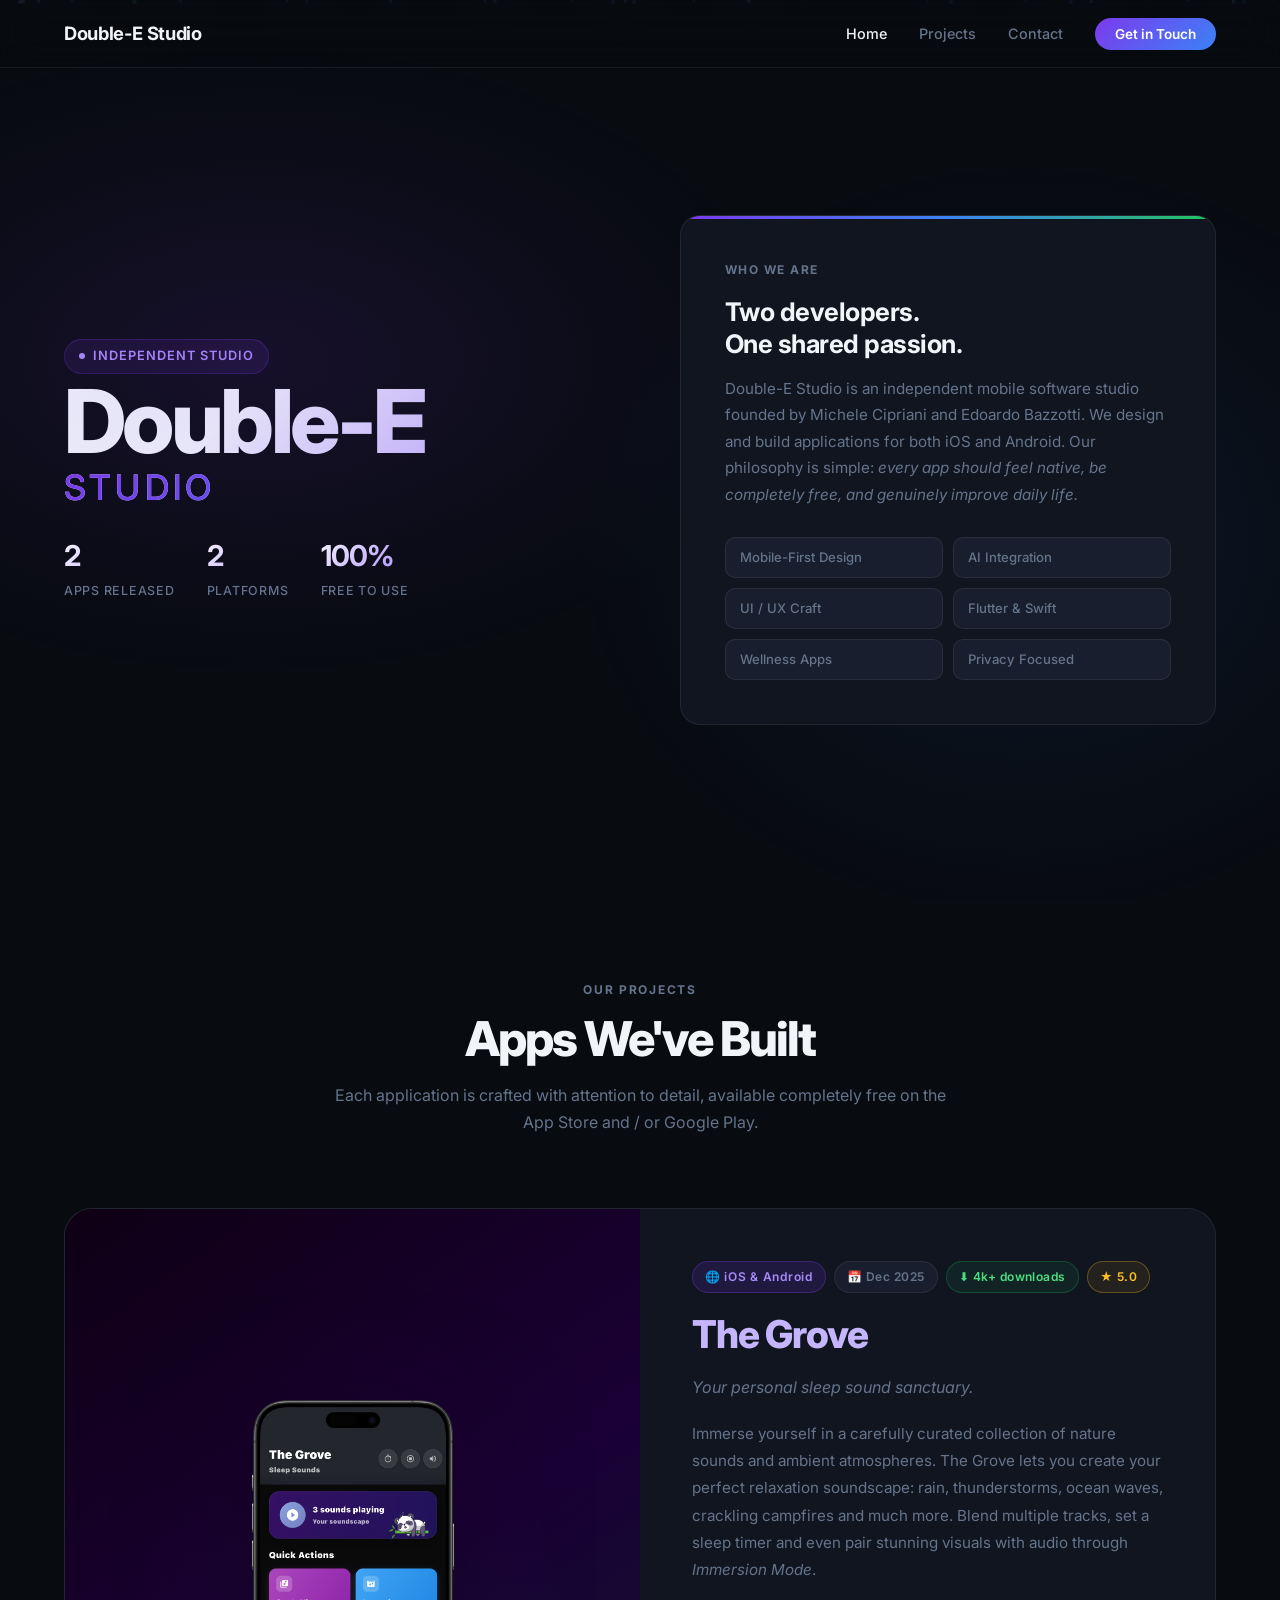
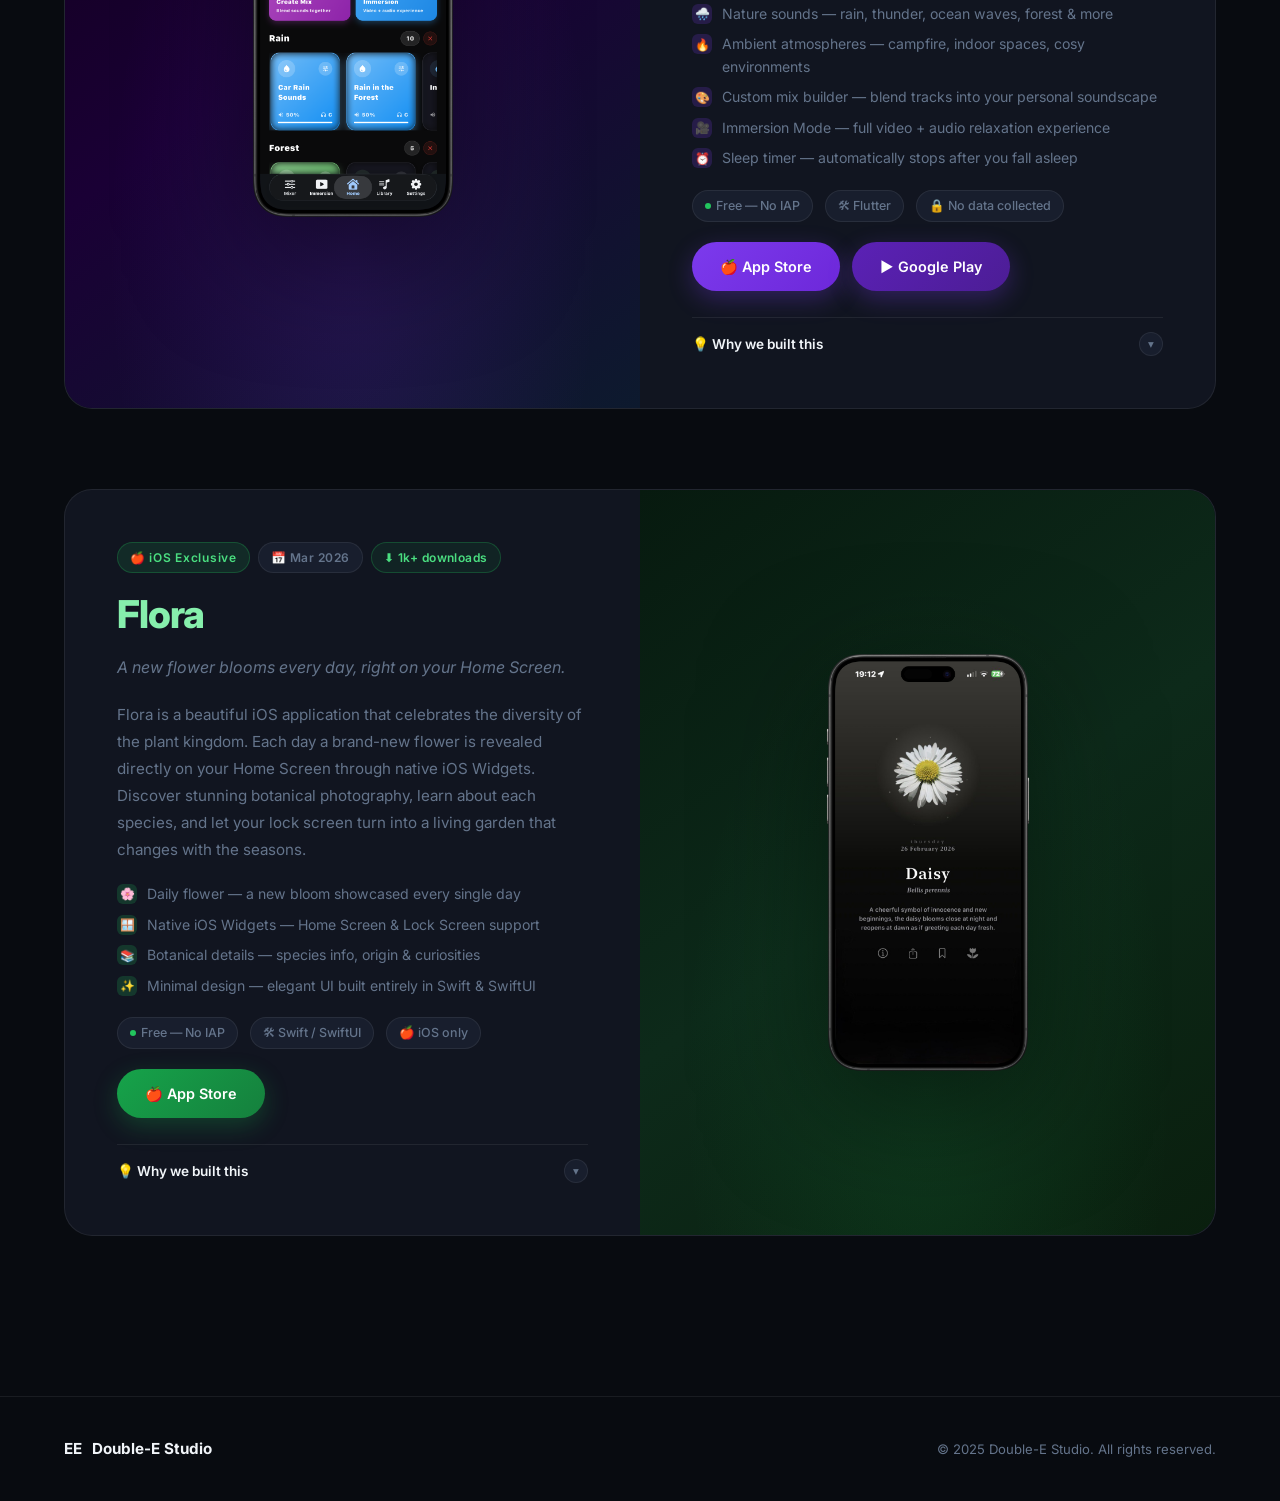
==== commit fdf34289: "update index" ====
--- a/index.html
+++ b/index.html
@@ -73,12 +73,12 @@
           Our philosophy is simple: <em>every app should feel native, be completely free, and genuinely improve daily life.</em>
         </p>
         <div class="interests-grid">
-          <div class="interest-tag"><span class="icon">📱</span> Mobile-First Design</div>
-          <div class="interest-tag"><span class="icon">🤖</span> AI Integration</div>
-          <div class="interest-tag"><span class="icon">🎨</span> UI / UX Craft</div>
-          <div class="interest-tag"><span class="icon">🦋</span> Flutter & Swift</div>
-          <div class="interest-tag"><span class="icon">🌿</span> Wellness Apps</div>
-          <div class="interest-tag"><span class="icon">🔒</span> Privacy Focused</div>
+          <div class="interest-tag">Mobile-First Design</div>
+          <div class="interest-tag">AI Integration</div>
+          <div class="interest-tag">UI / UX Craft</div>
+          <div class="interest-tag">Flutter & Swift</div>
+          <div class="interest-tag">Wellness Apps</div>
+          <div class="interest-tag">Privacy Focused</div>
         </div>
       </div>
 
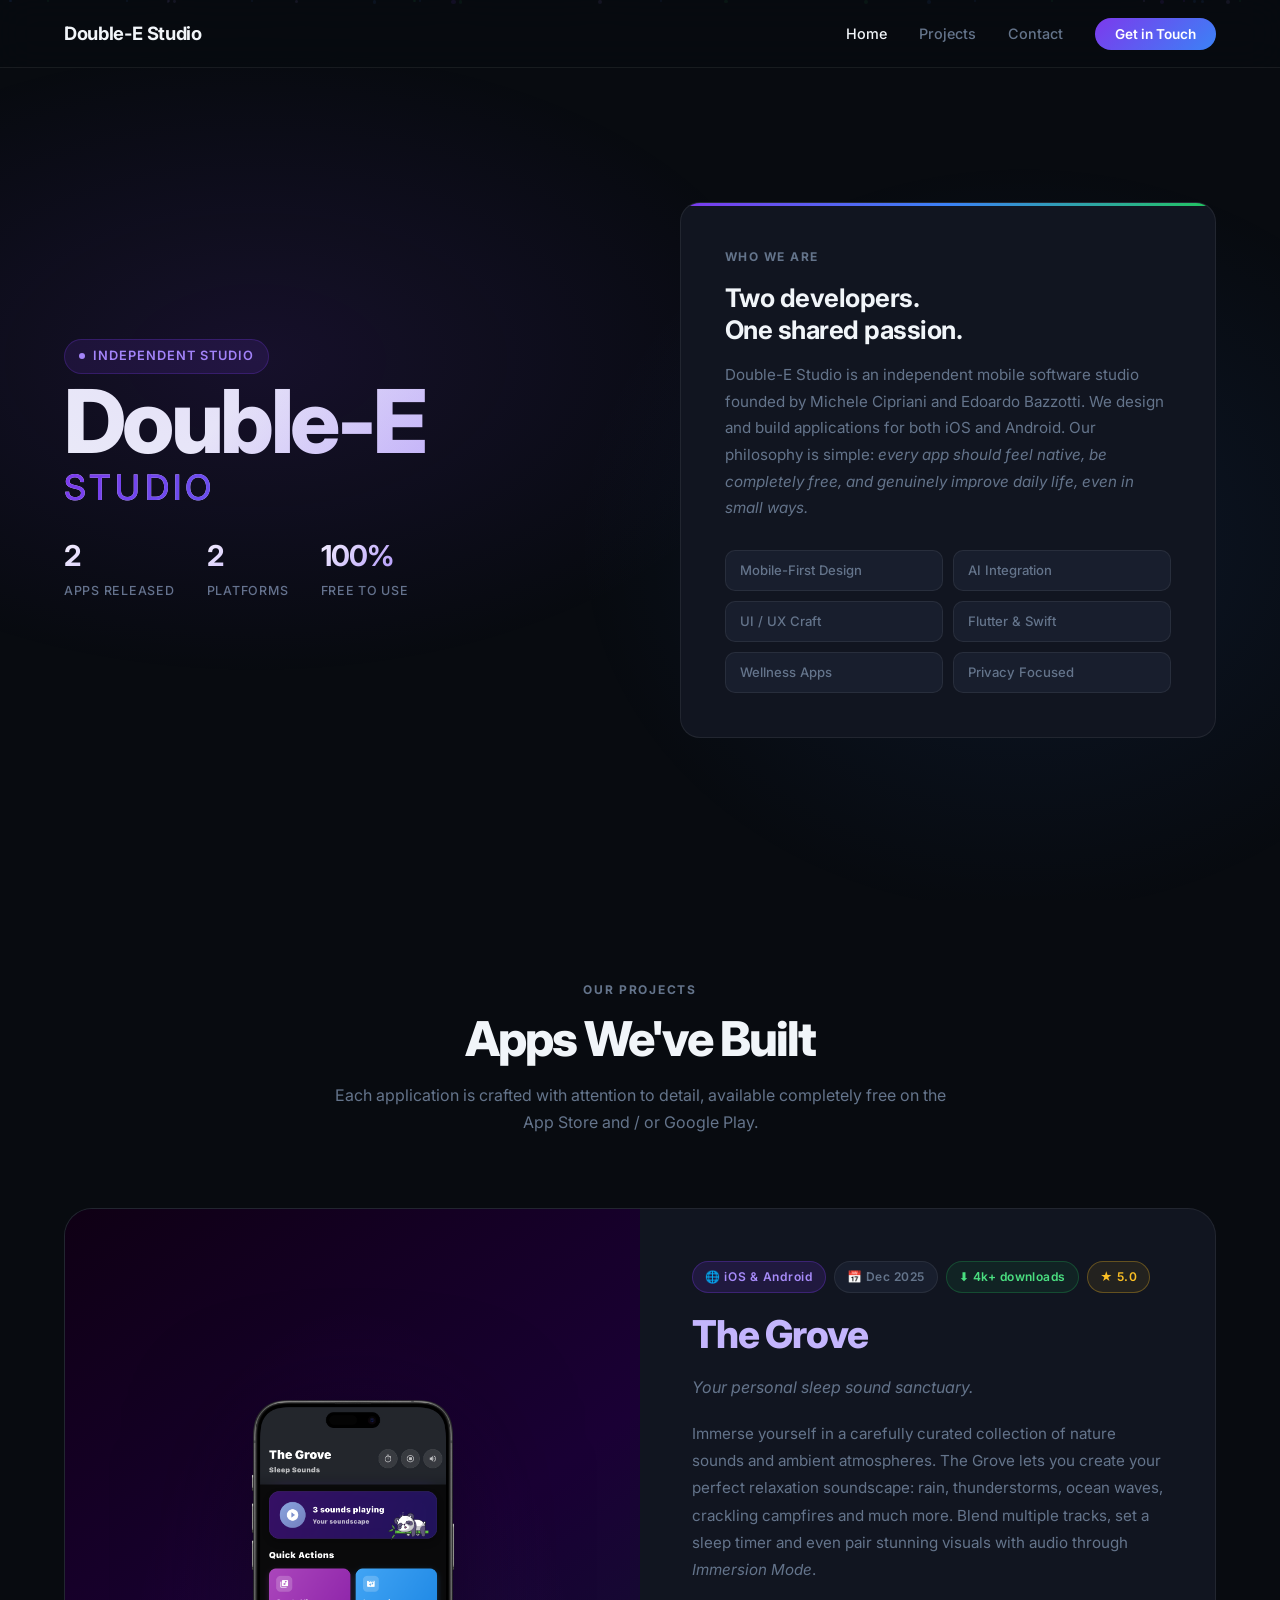
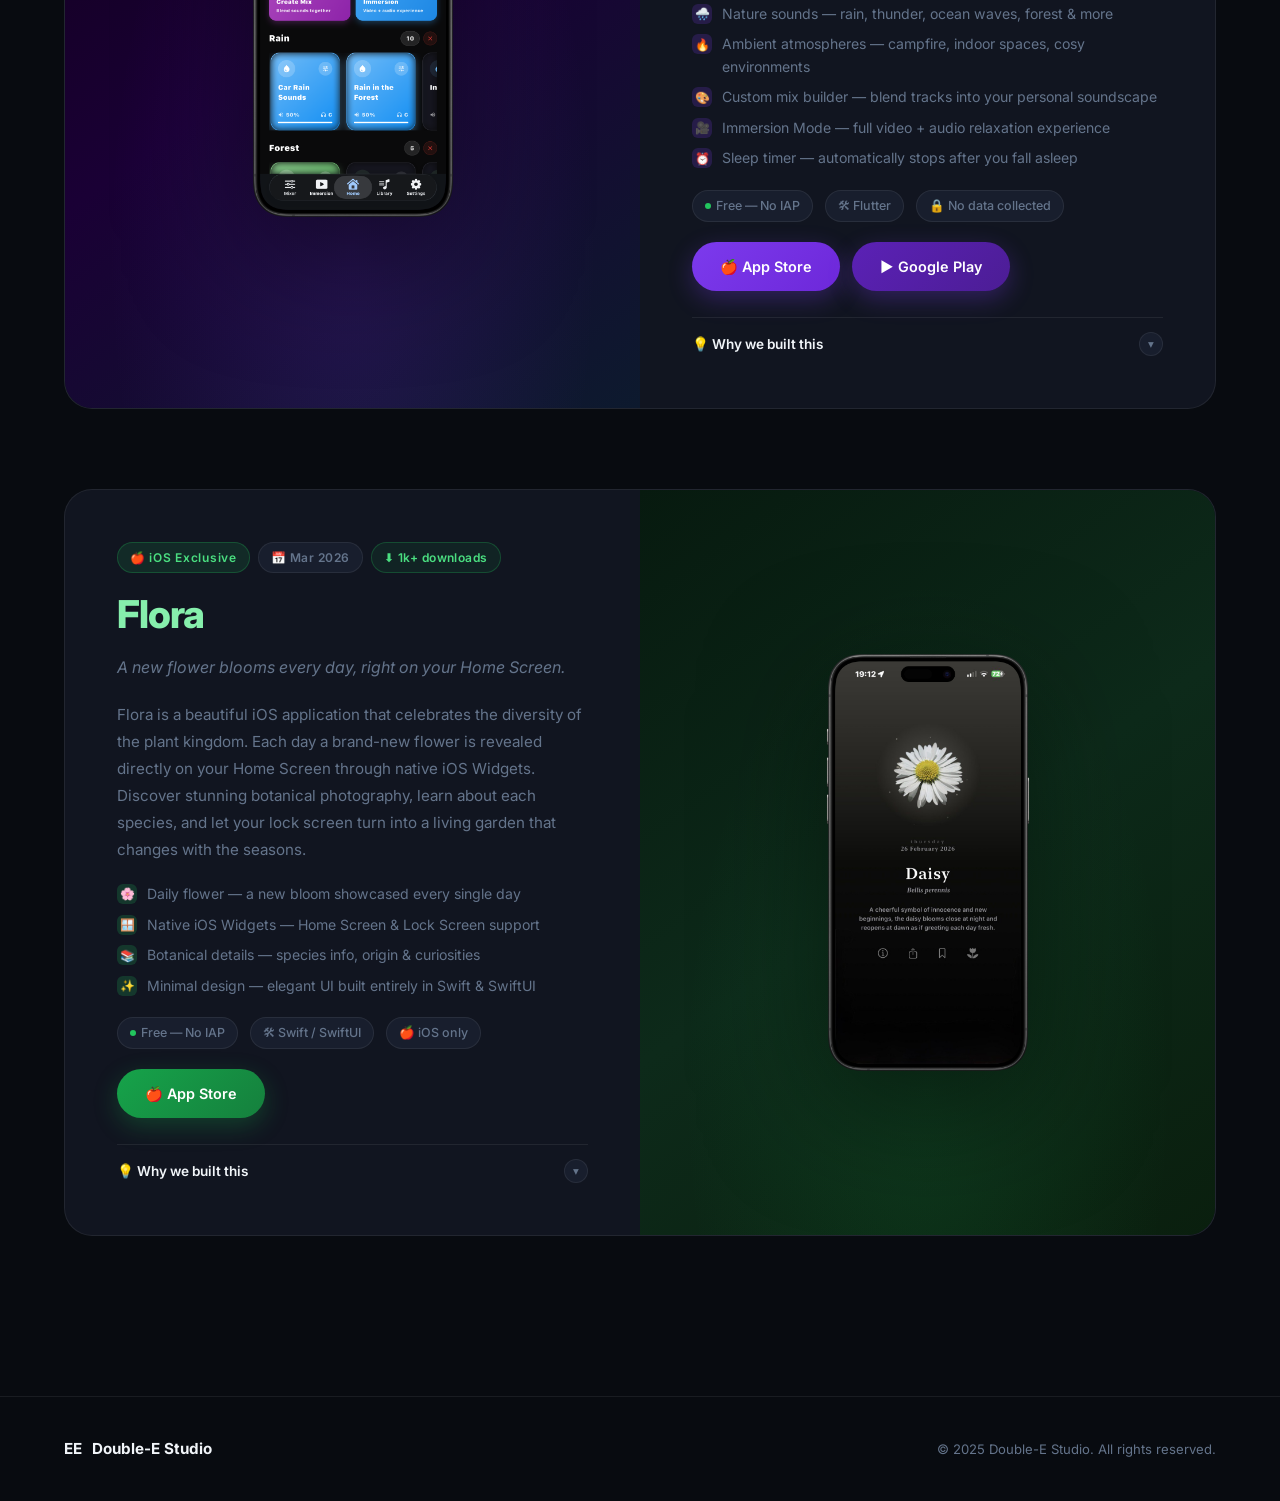
==== commit 67ab4e34: "update index" ====
--- a/index.html
+++ b/index.html
@@ -70,7 +70,7 @@
         <p class="about-text">
           Double-E Studio is an independent mobile software studio founded by Michele Cipriani and Edoardo Bazzotti.
           We design and build applications for both iOS and Android.
-          Our philosophy is simple: <em>every app should feel native, be completely free, and genuinely improve daily life.</em>
+          Our philosophy is simple: <em>every app should feel native, be completely free, and genuinely improve daily life, even in small ways.</em>
         </p>
         <div class="interests-grid">
           <div class="interest-tag">Mobile-First Design</div>
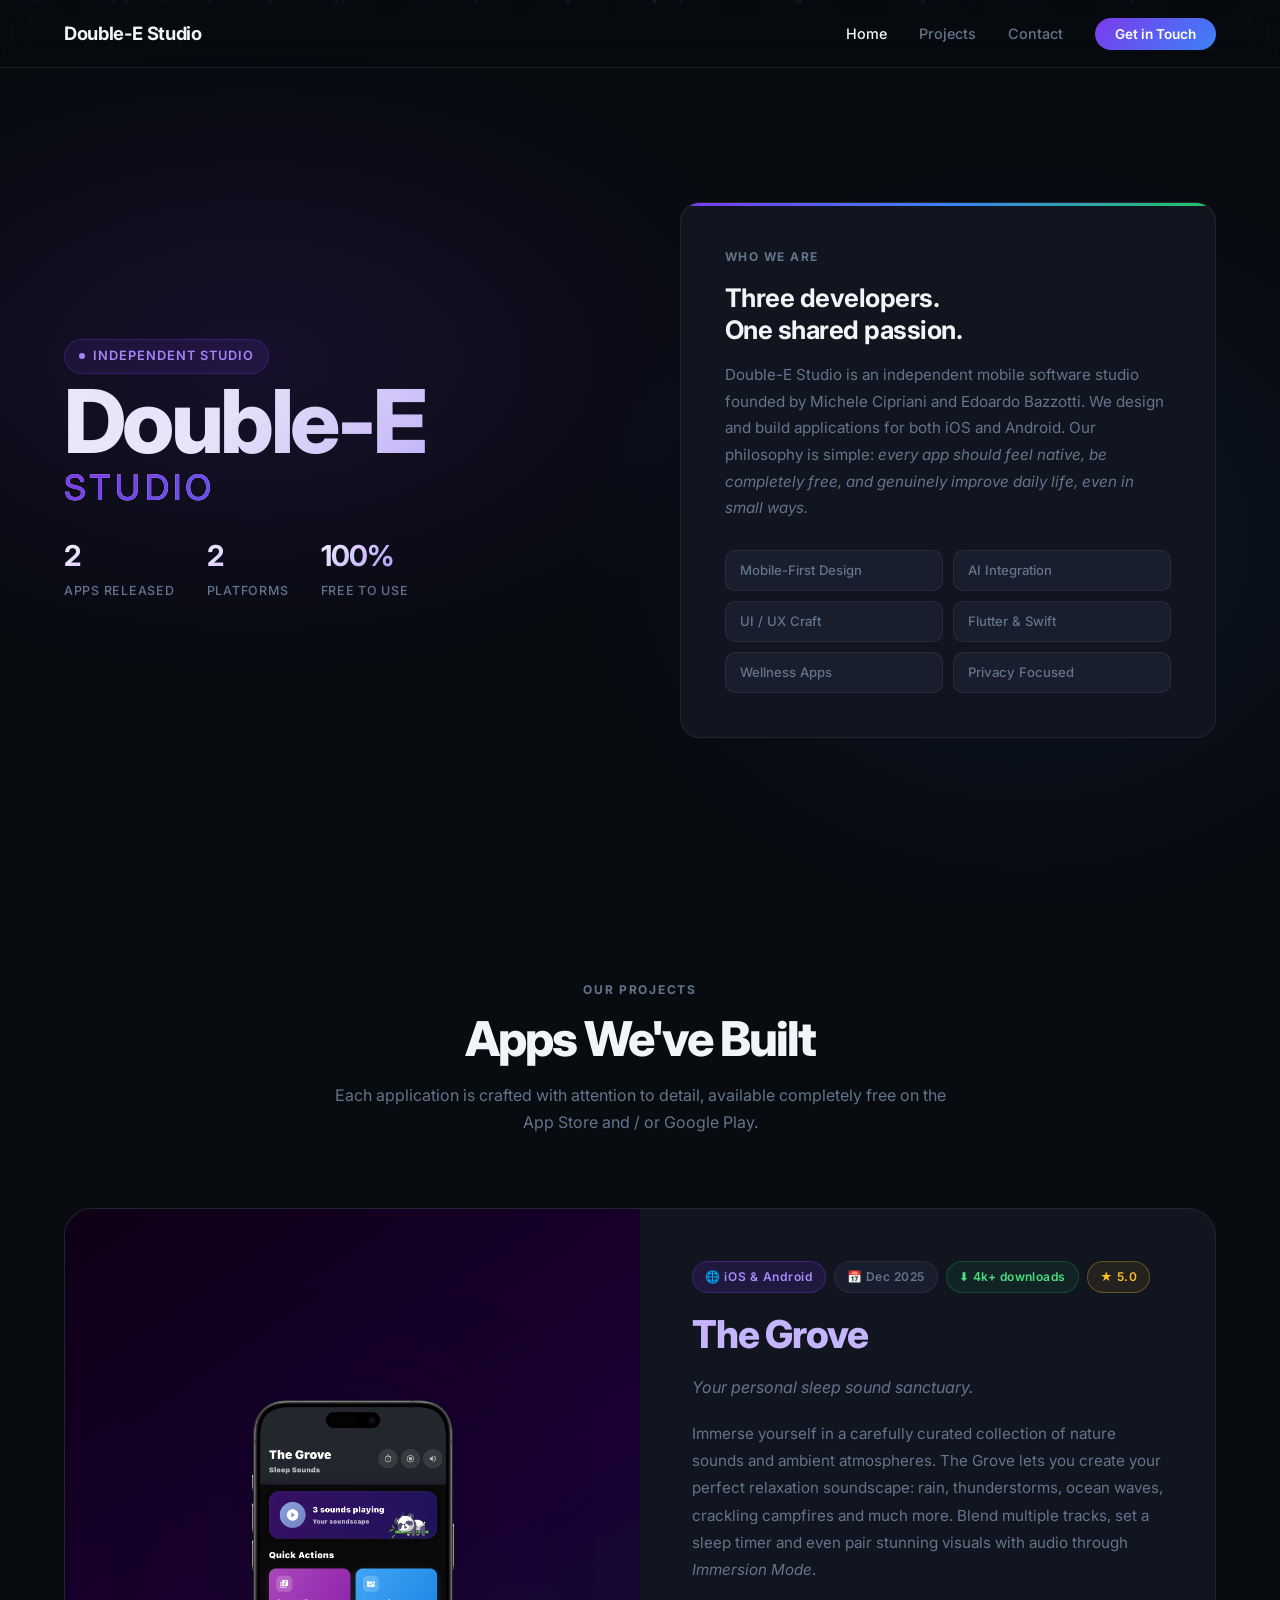
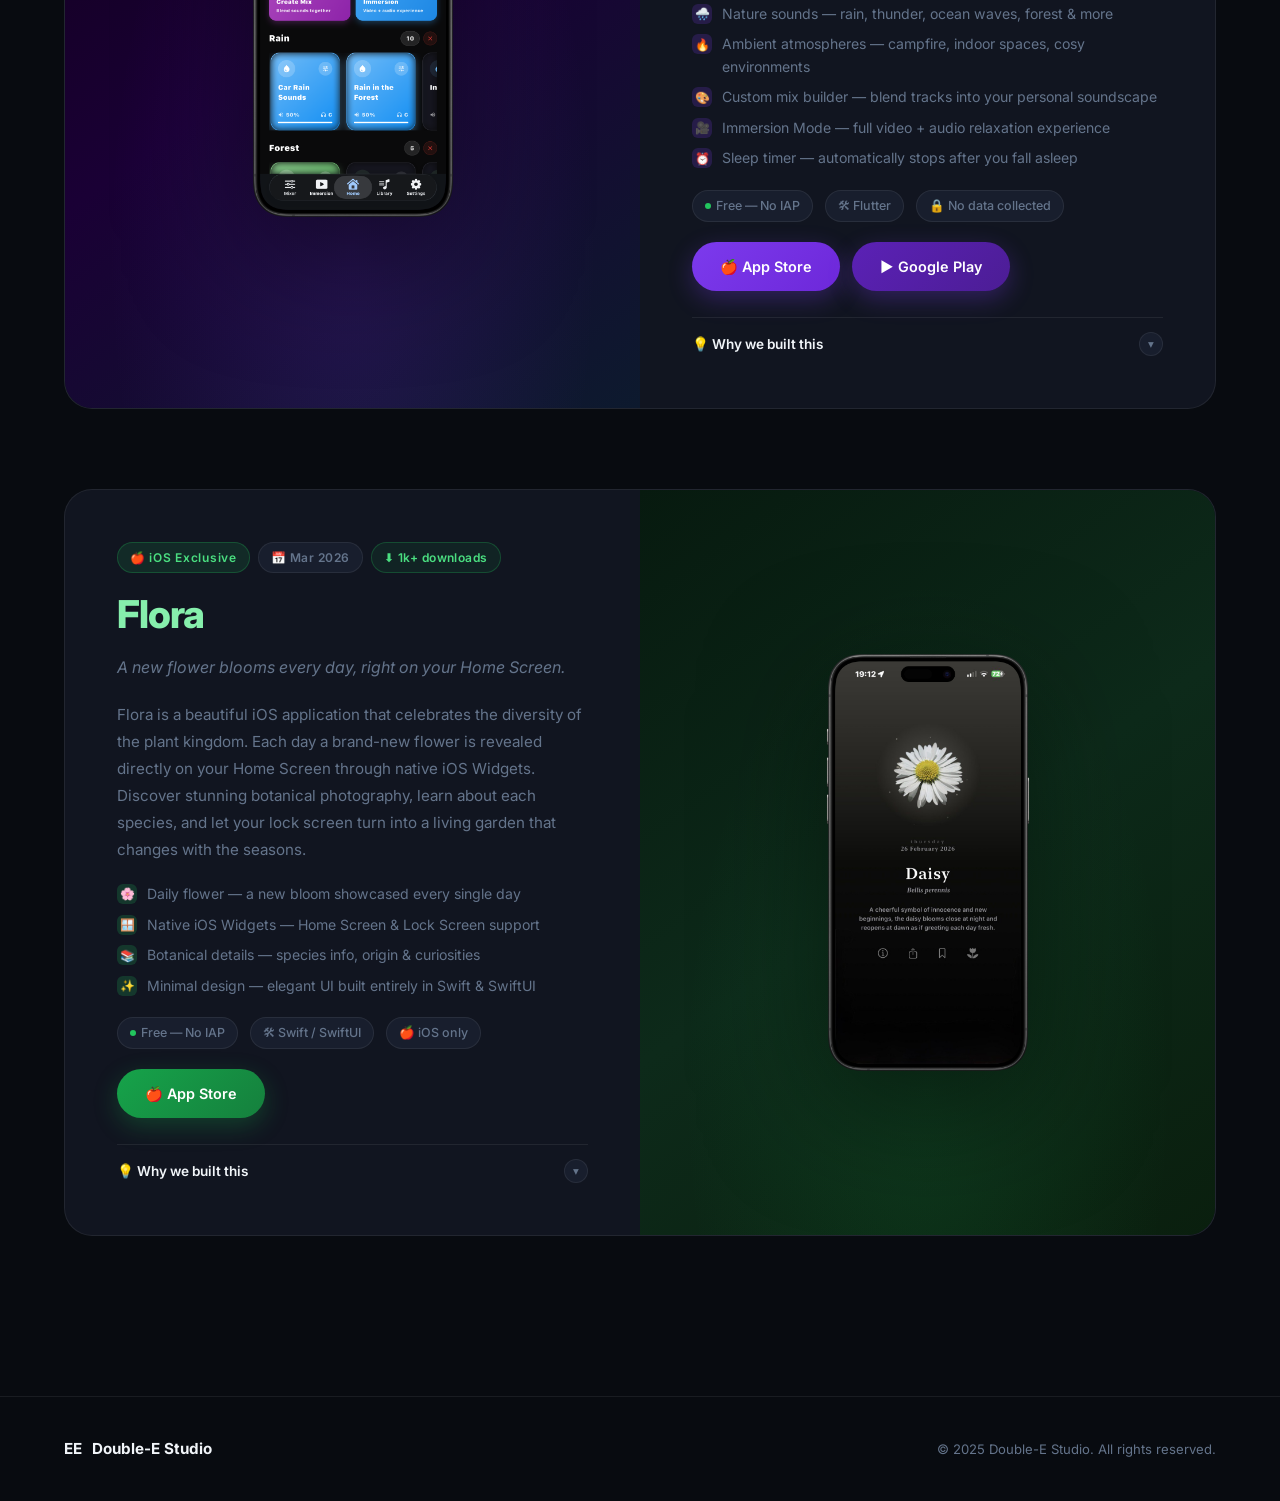
==== commit e9a3a677: "update index" ====
--- a/index.html
+++ b/index.html
@@ -66,7 +66,7 @@
       <!-- About card -->
       <div class="hero-about fade-in" style="transition-delay: 0.15s">
         <div class="about-label">Who We Are</div>
-        <h2 class="about-title">Two developers.<br />One shared passion.</h2>
+        <h2 class="about-title">Three developers.<br />One shared passion.</h2>
         <p class="about-text">
           Double-E Studio is an independent mobile software studio founded by Michele Cipriani and Edoardo Bazzotti.
           We design and build applications for both iOS and Android.
--- a/styles.css
+++ b/styles.css
@@ -667,6 +667,7 @@
 
 .avatar--m { background: linear-gradient(135deg, #7c3aed, #a855f7); }
 .avatar--e { background: linear-gradient(135deg, #2563eb, #3b82f6); }
+.avatar--s { background: linear-gradient(135deg, #059669, #10b981); }
 
 .team-name {
   font-size: 1.2rem;
@@ -692,6 +693,9 @@
   padding: 10px 16px;
   transition: all var(--transition);
   width: fit-content;
+  max-width: 100%;
+  box-sizing: border-box;
+  overflow-wrap: anywhere;
 }
 
 .team-email:hover {
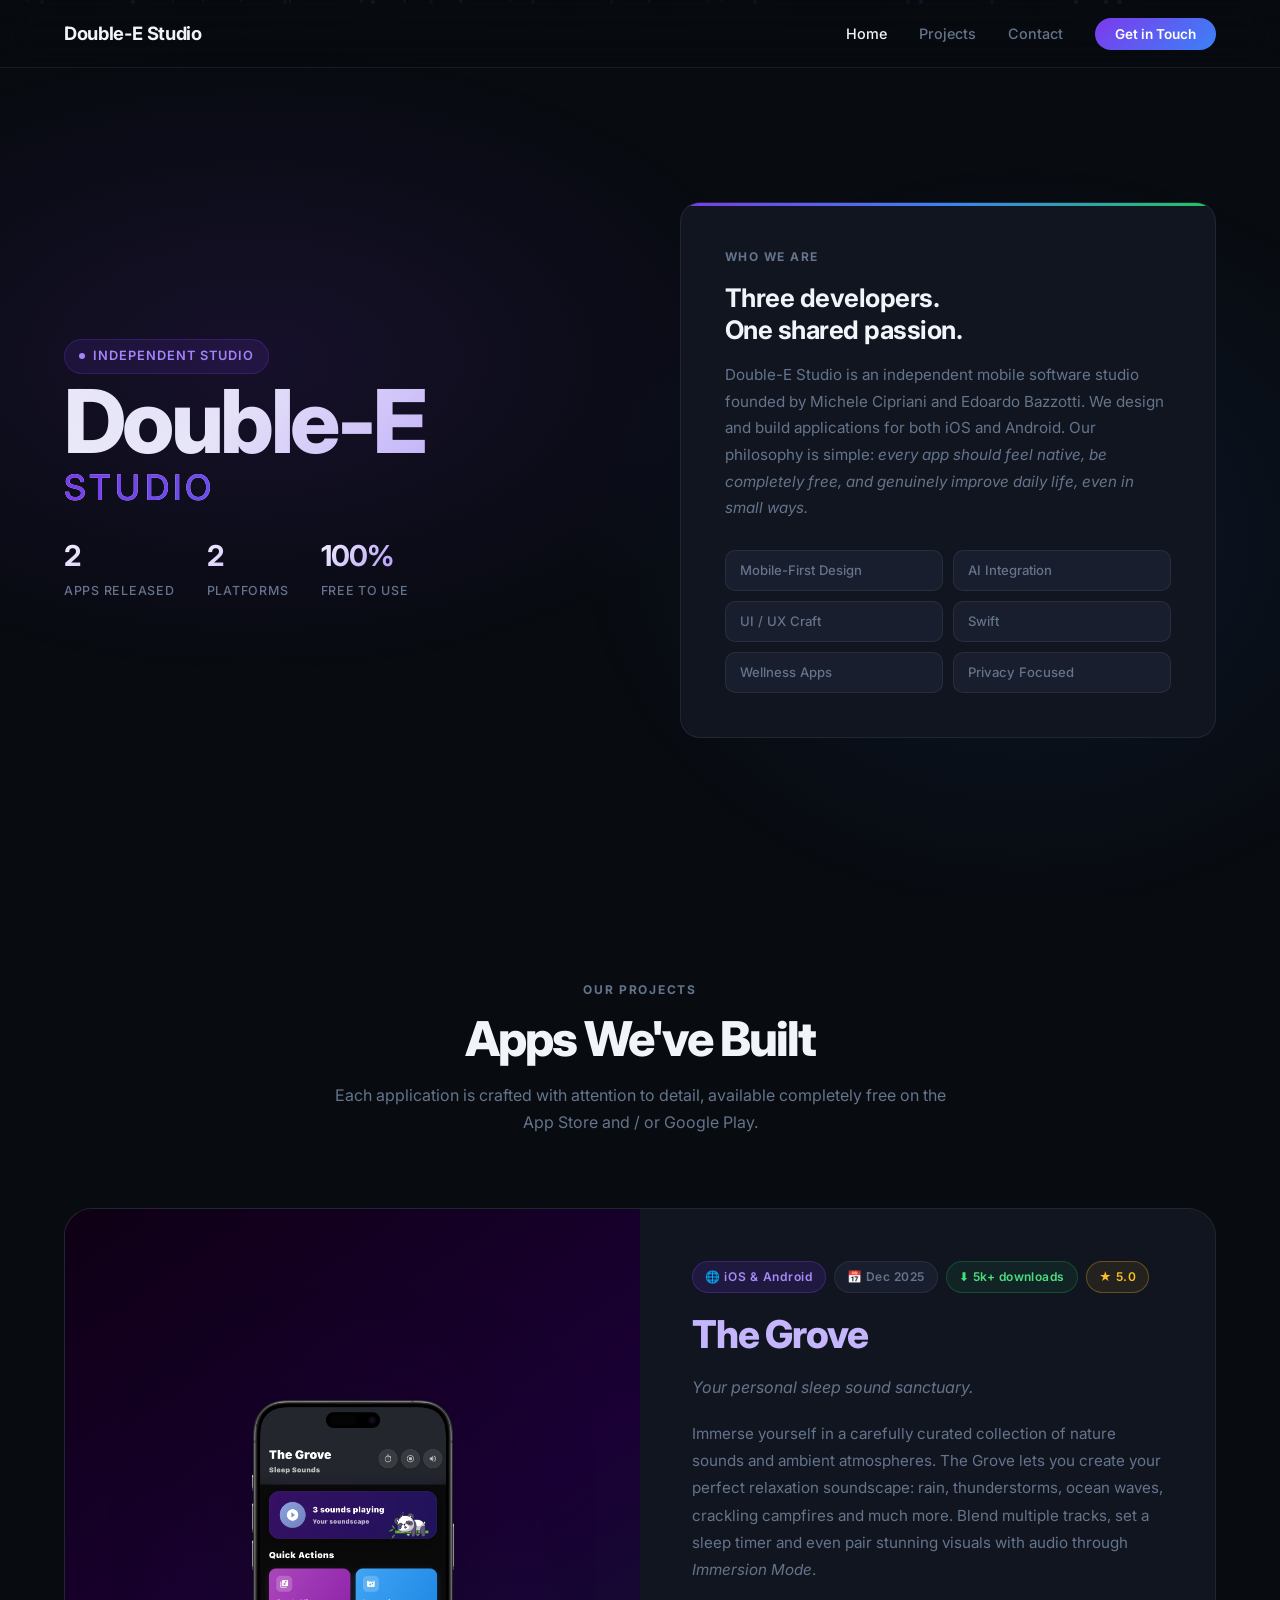
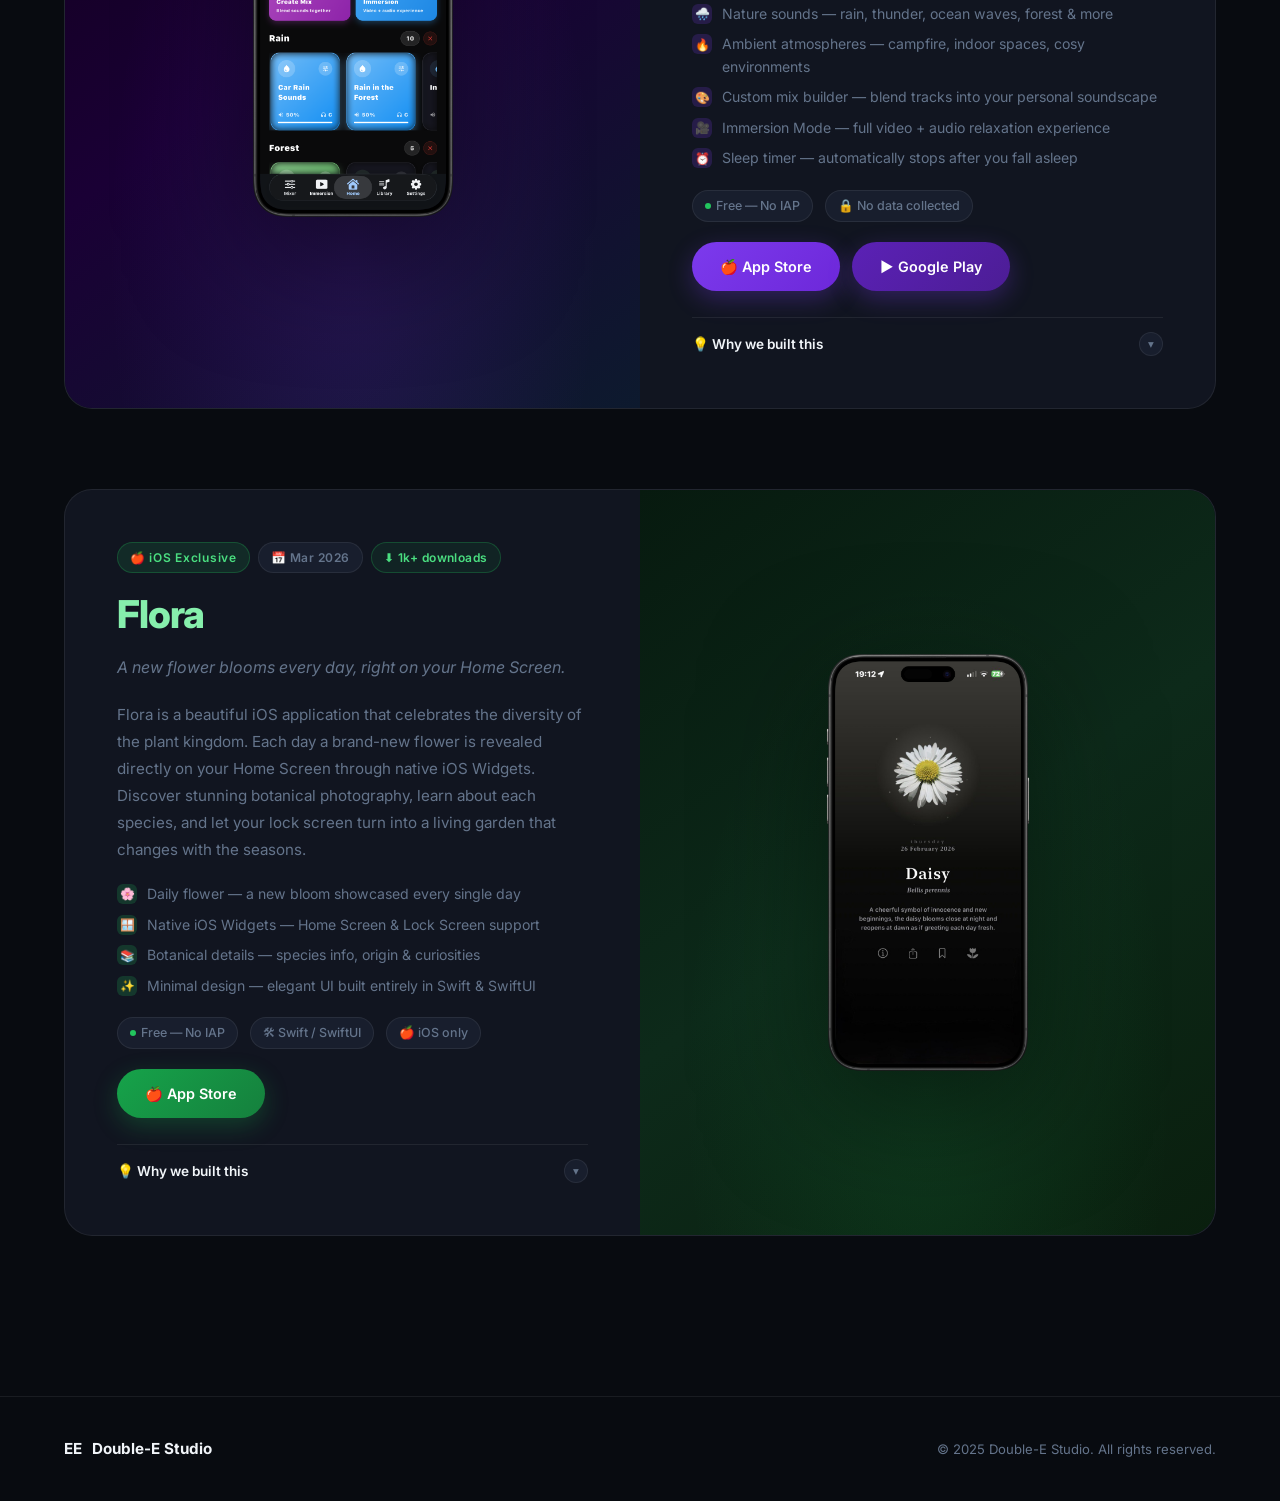
==== commit 30f78832: "Update index" ====
--- a/index.html
+++ b/index.html
@@ -76,7 +76,7 @@
           <div class="interest-tag">Mobile-First Design</div>
           <div class="interest-tag">AI Integration</div>
           <div class="interest-tag">UI / UX Craft</div>
-          <div class="interest-tag">Flutter & Swift</div>
+          <div class="interest-tag">Swift</div>
           <div class="interest-tag">Wellness Apps</div>
           <div class="interest-tag">Privacy Focused</div>
         </div>
@@ -110,7 +110,7 @@
         <div class="app-badges">
           <div class="app-platform-badge badge--cross">🌐 iOS &amp; Android</div>
           <div class="stat-badge stat-badge--date">📅 Dec 2025</div>
-          <div class="stat-badge stat-badge--dl">⬇️ 4k+ downloads</div>
+          <div class="stat-badge stat-badge--dl">⬇️ 5k+ downloads</div>
           <div class="stat-badge stat-badge--stars">★ 5.0</div>
         </div>
 
@@ -149,7 +149,6 @@
 
         <div class="app-footer-info">
           <div class="info-chip"><span class="dot"></span> Free — No IAP</div>
-          <div class="info-chip">🛠 Flutter</div>
           <div class="info-chip">🔒 No data collected</div>
         </div>
 
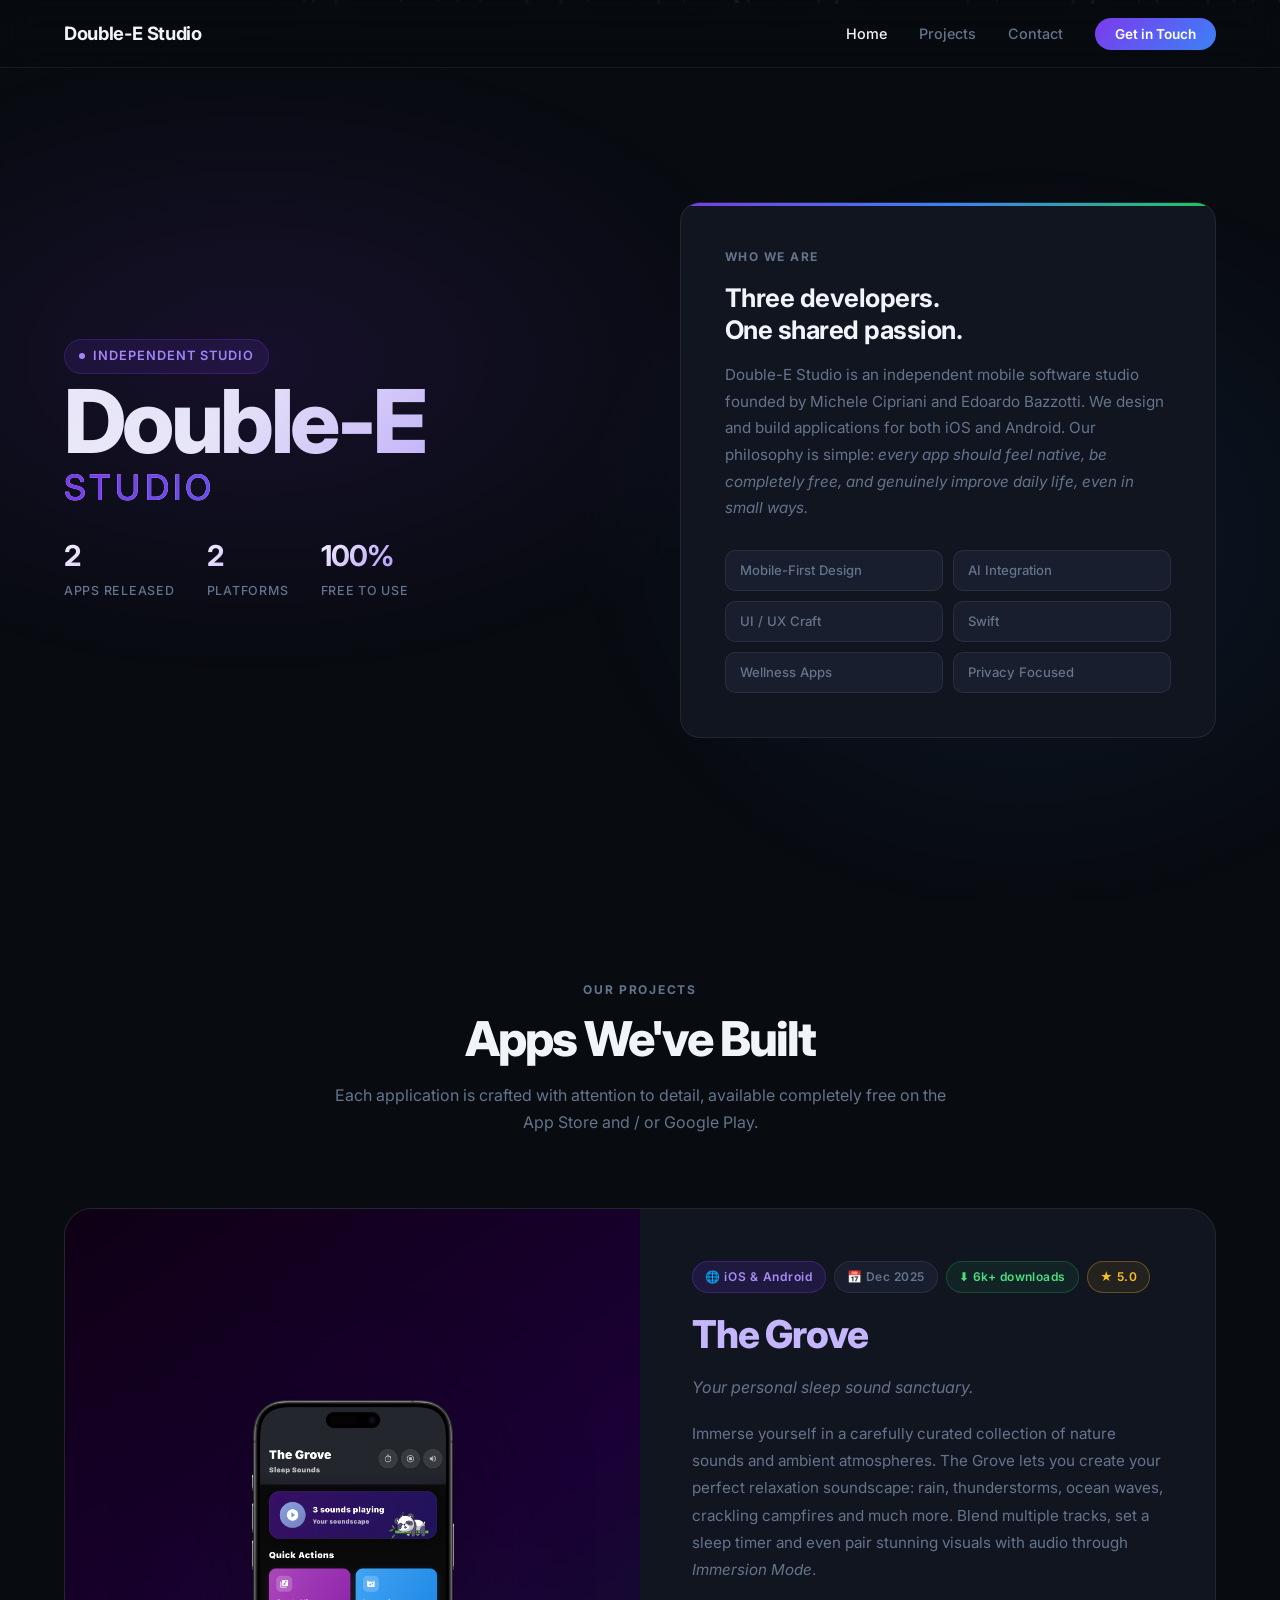
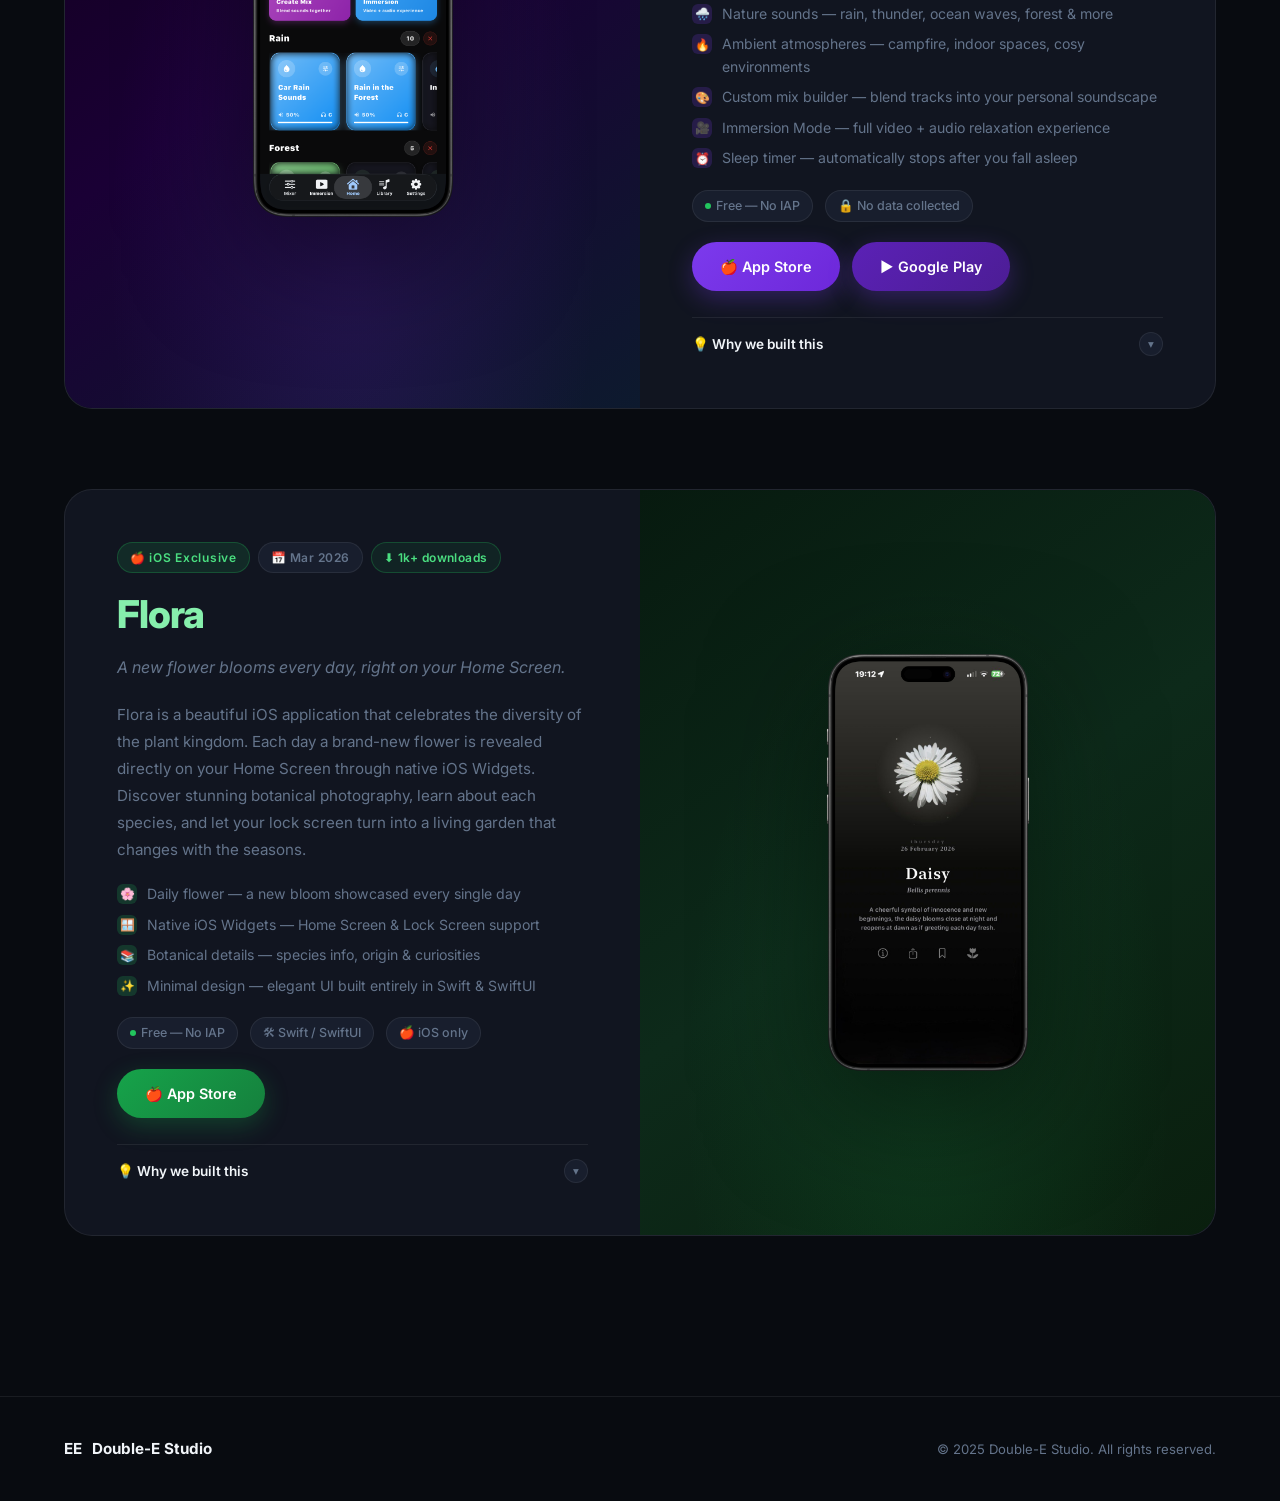
==== commit 5205c6e9: "Update index" ====
--- a/index.html
+++ b/index.html
@@ -110,7 +110,7 @@
         <div class="app-badges">
           <div class="app-platform-badge badge--cross">🌐 iOS &amp; Android</div>
           <div class="stat-badge stat-badge--date">📅 Dec 2025</div>
-          <div class="stat-badge stat-badge--dl">⬇️ 5k+ downloads</div>
+          <div class="stat-badge stat-badge--dl">⬇️ 6k+ downloads</div>
           <div class="stat-badge stat-badge--stars">★ 5.0</div>
         </div>
 
